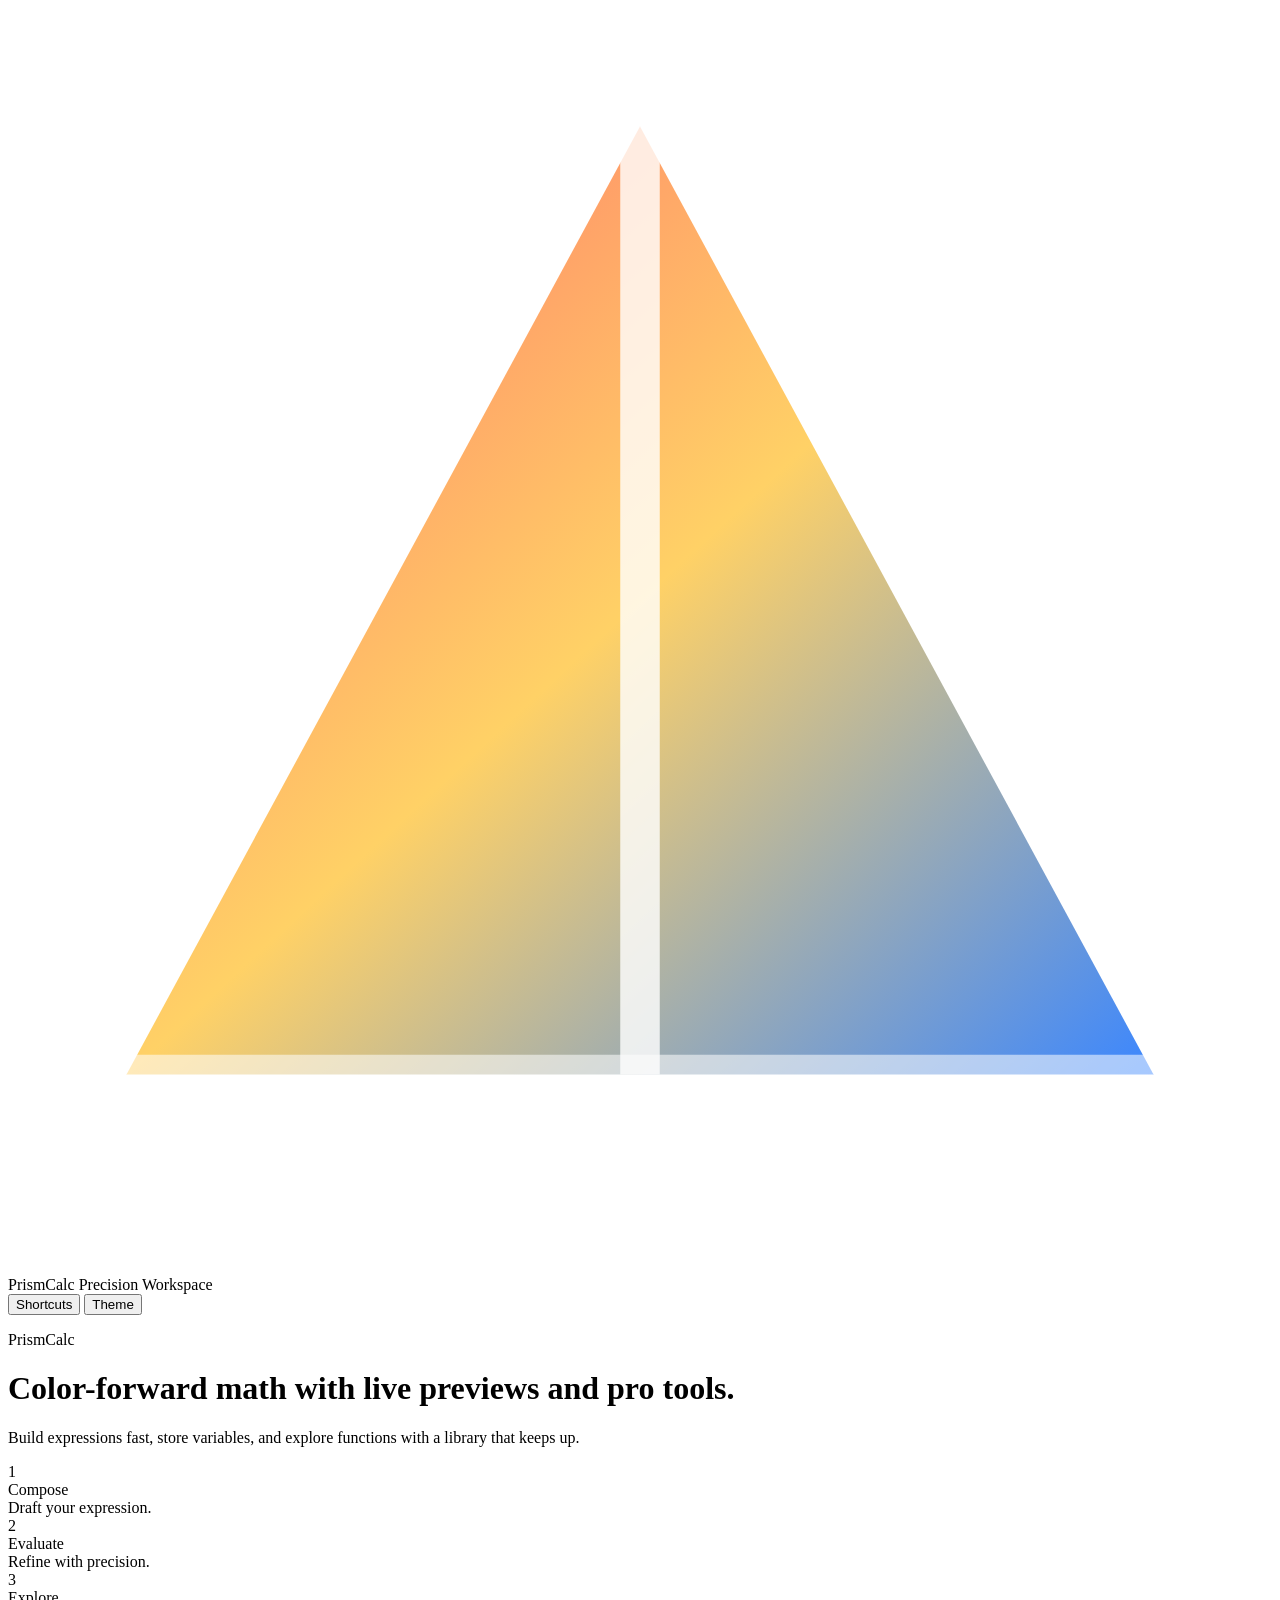
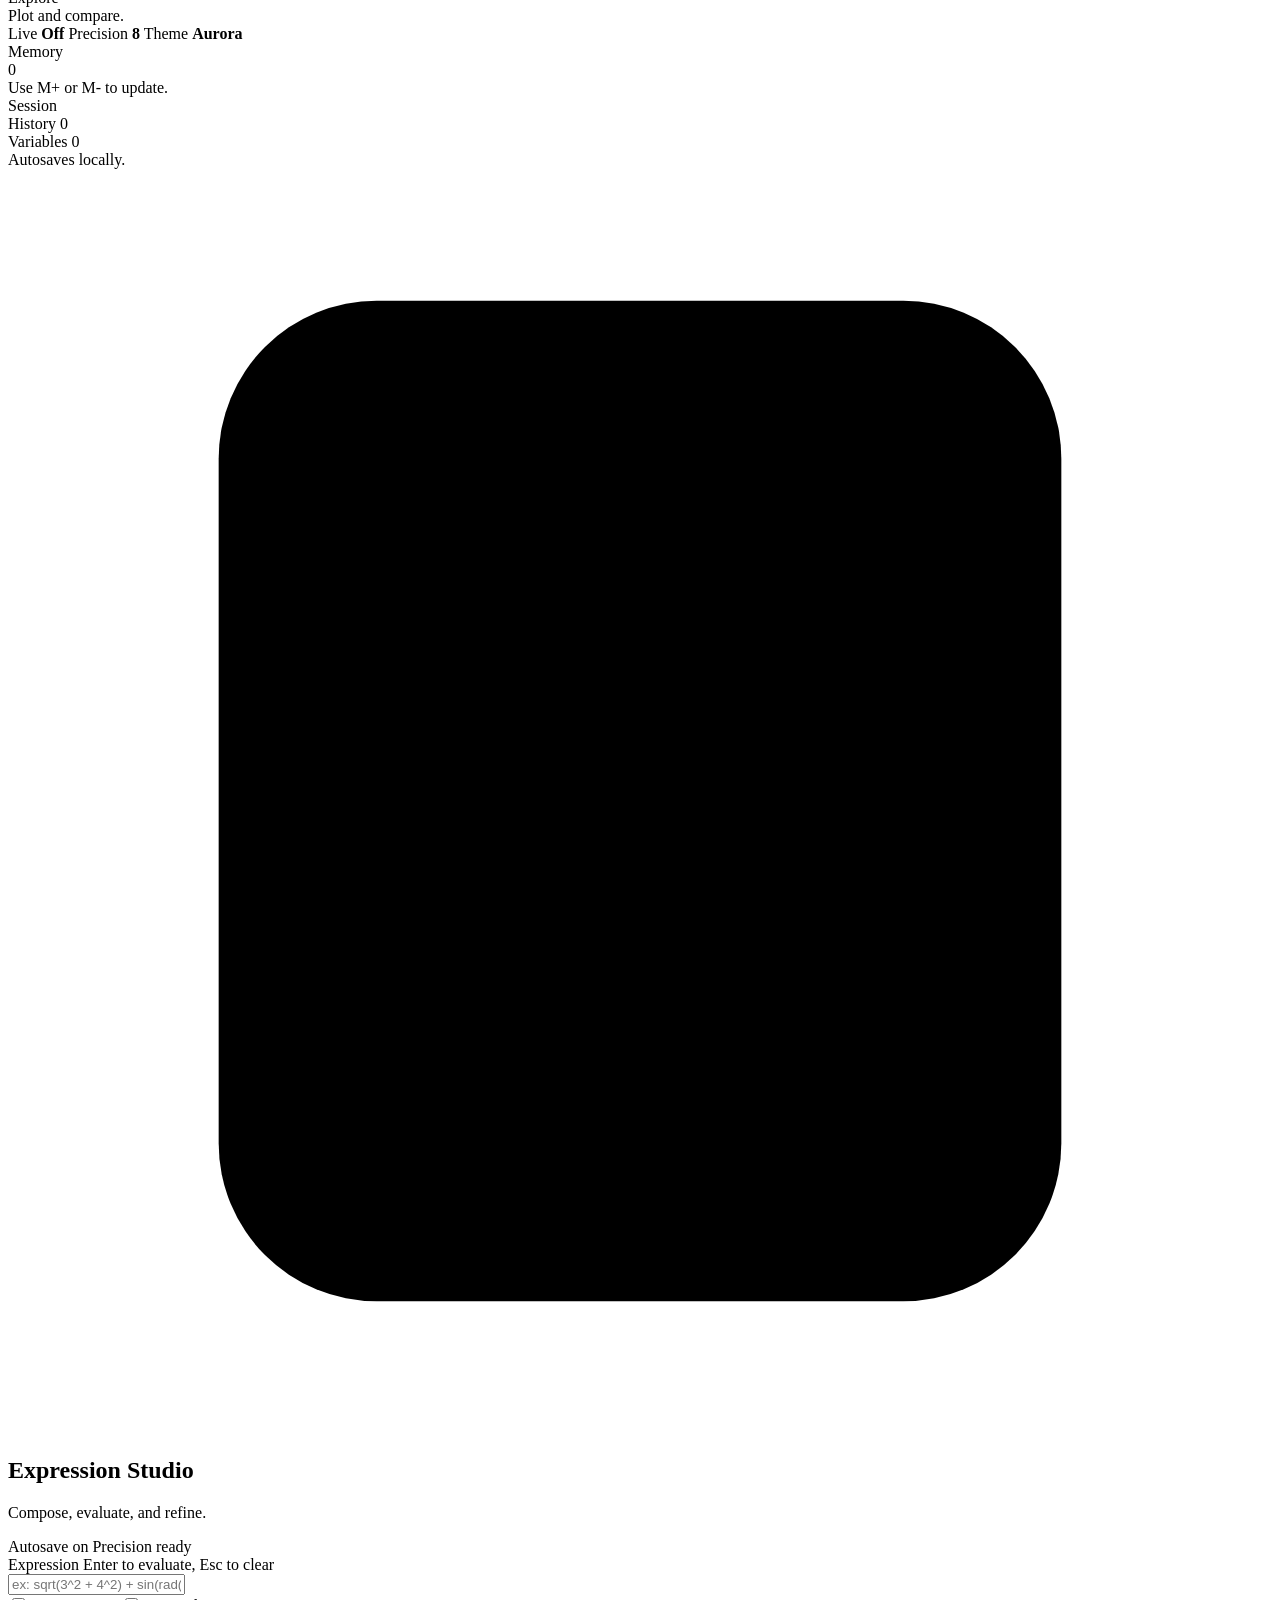
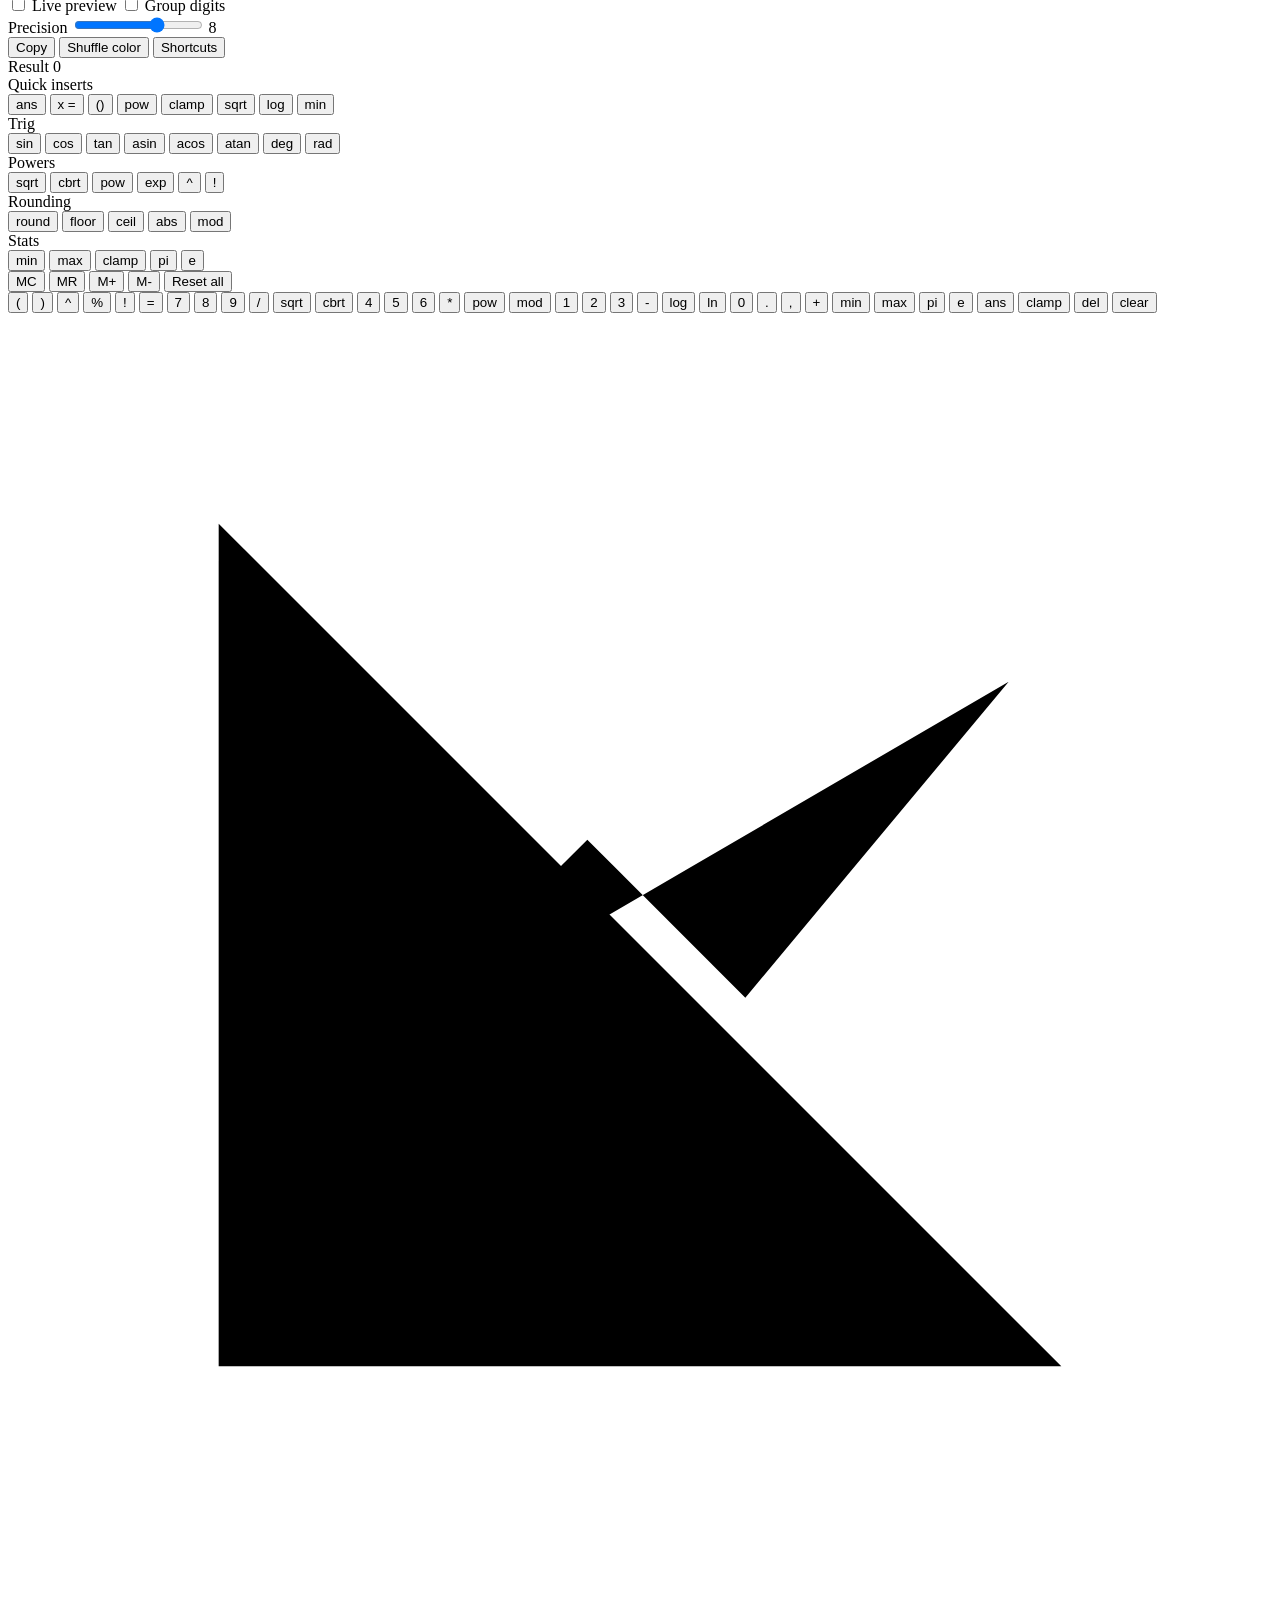
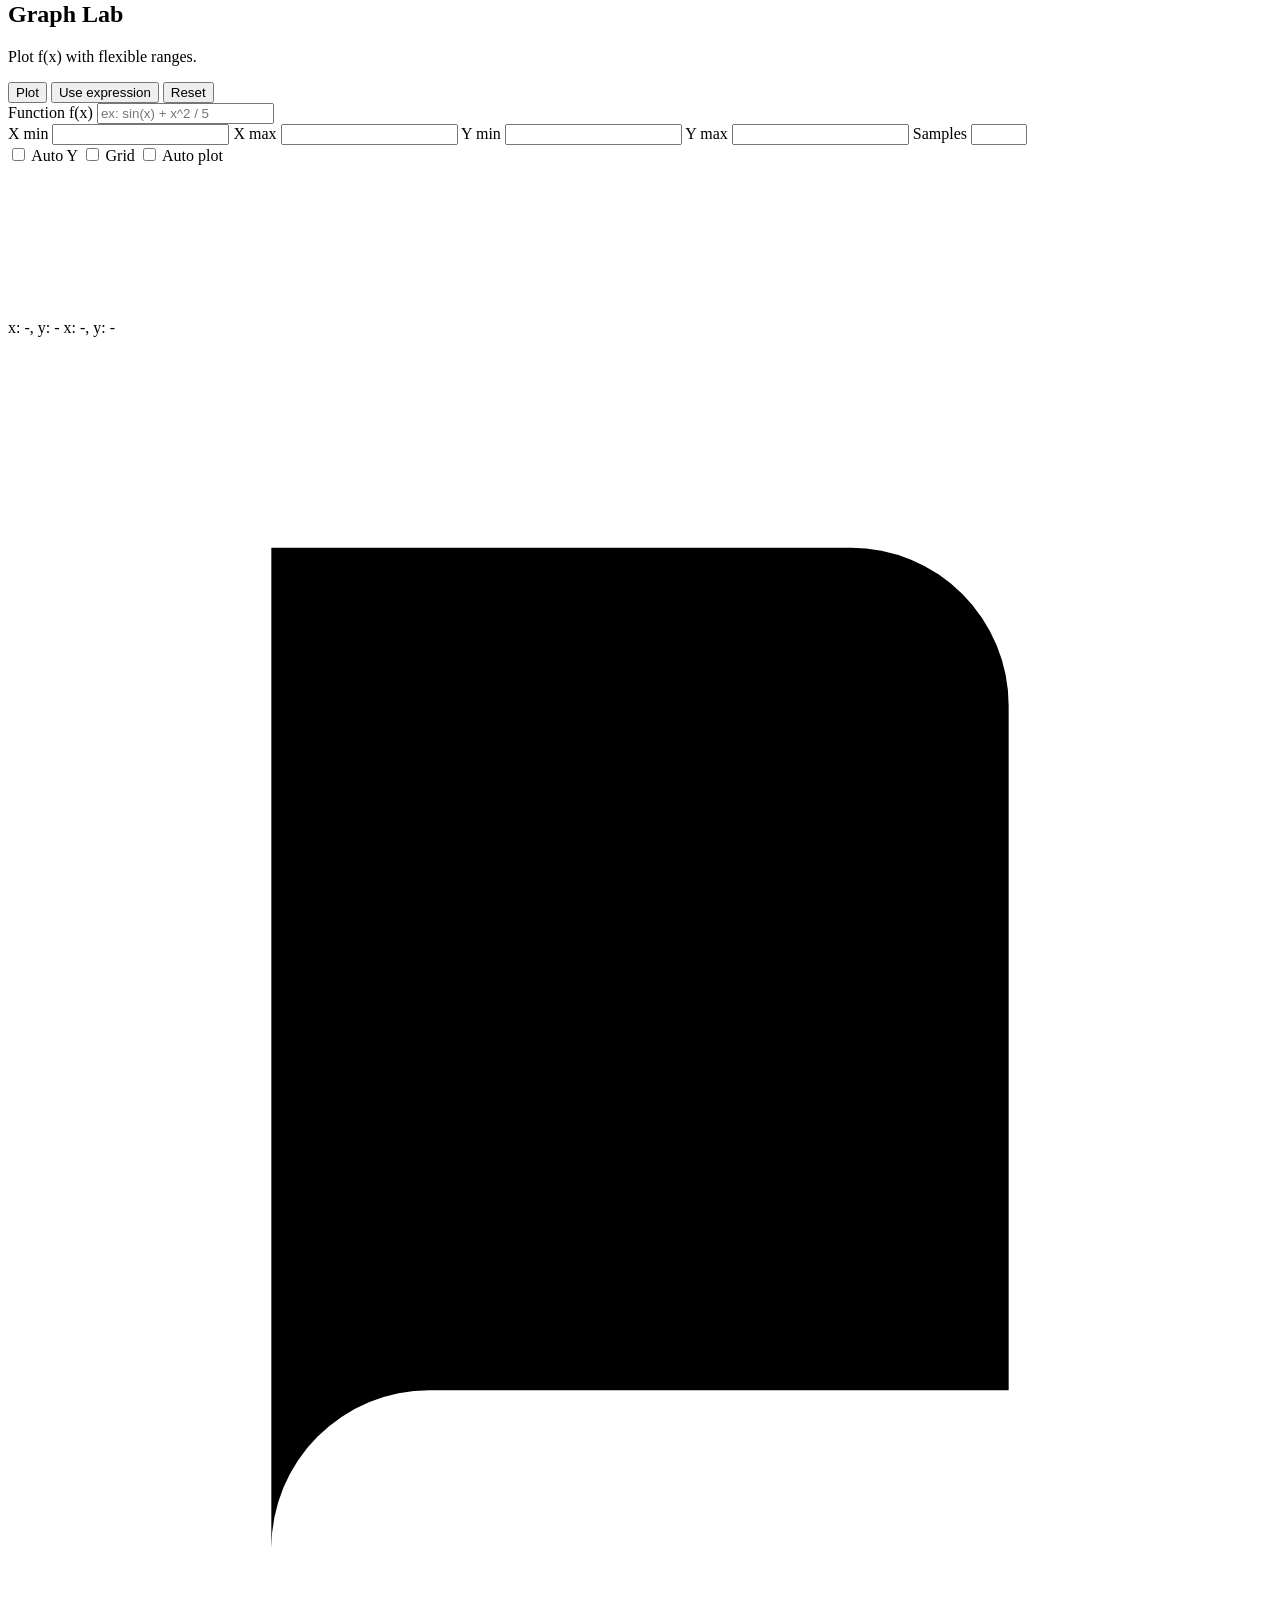
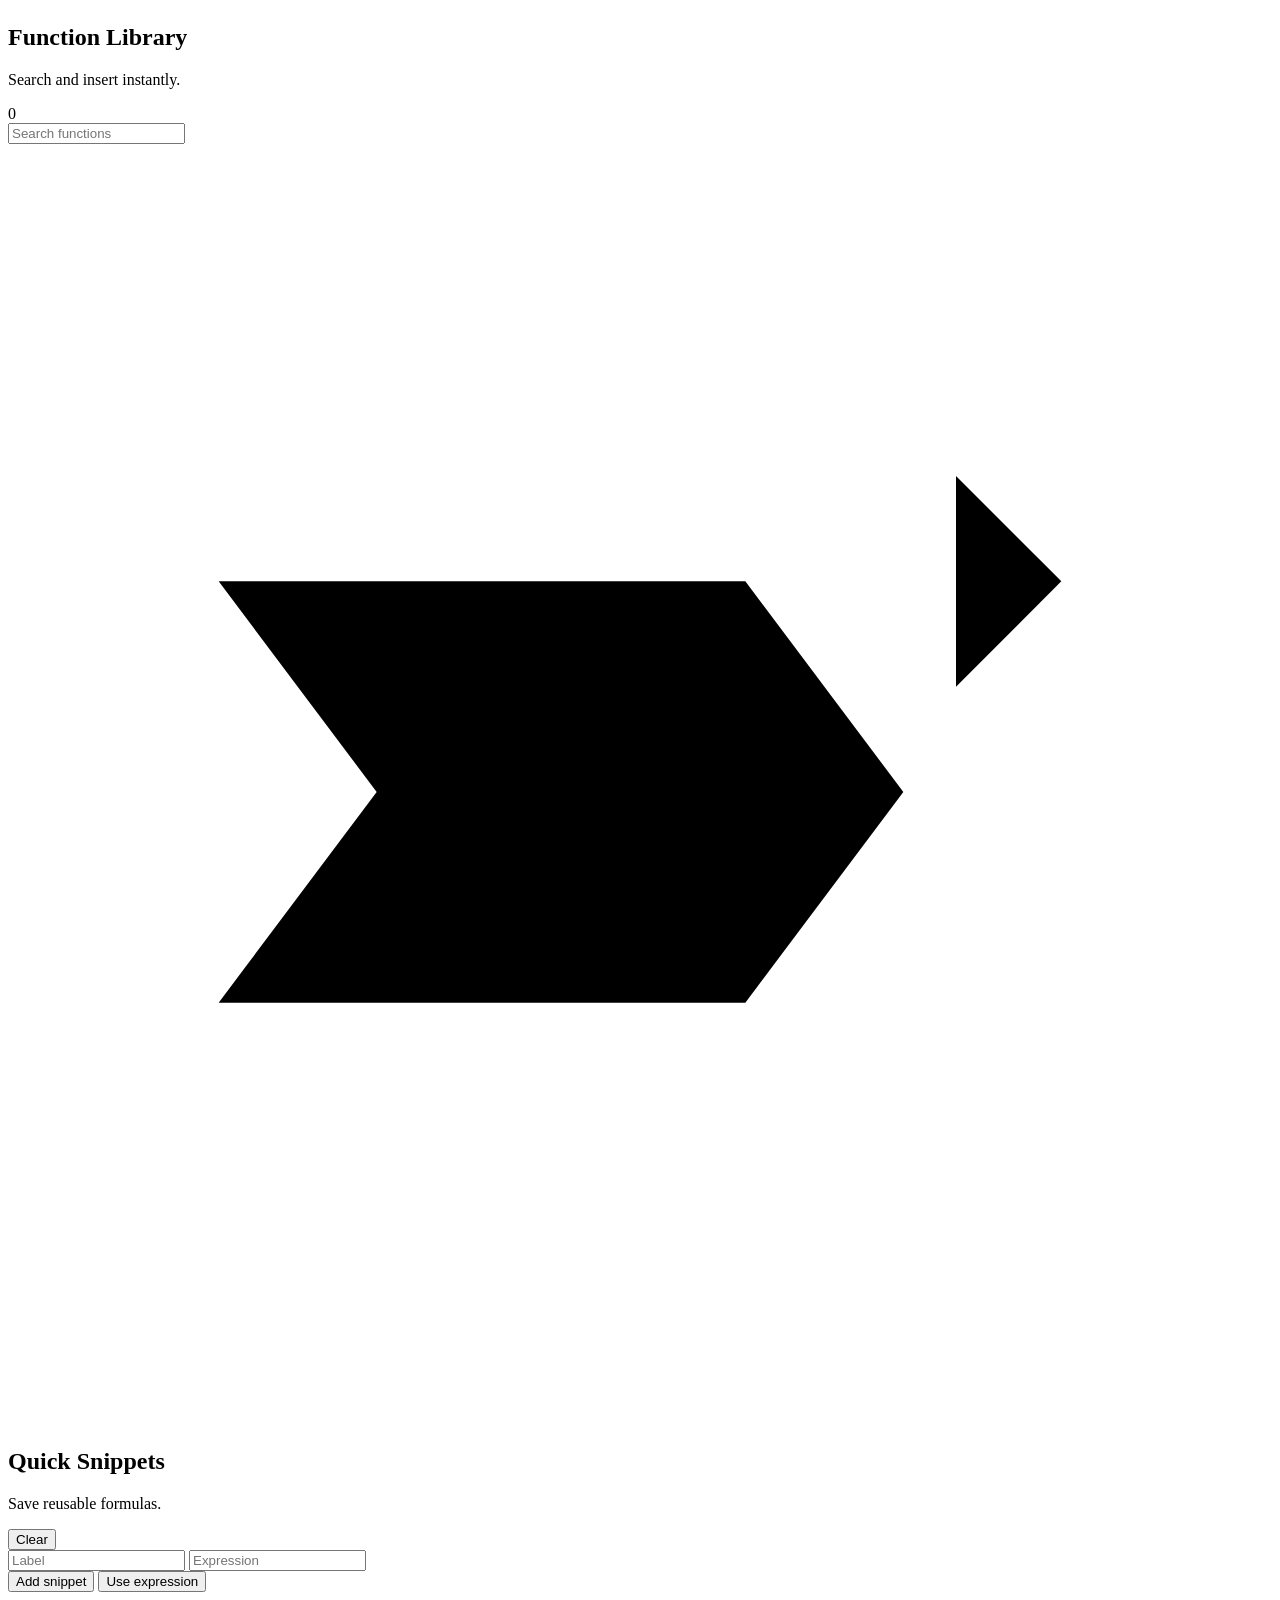
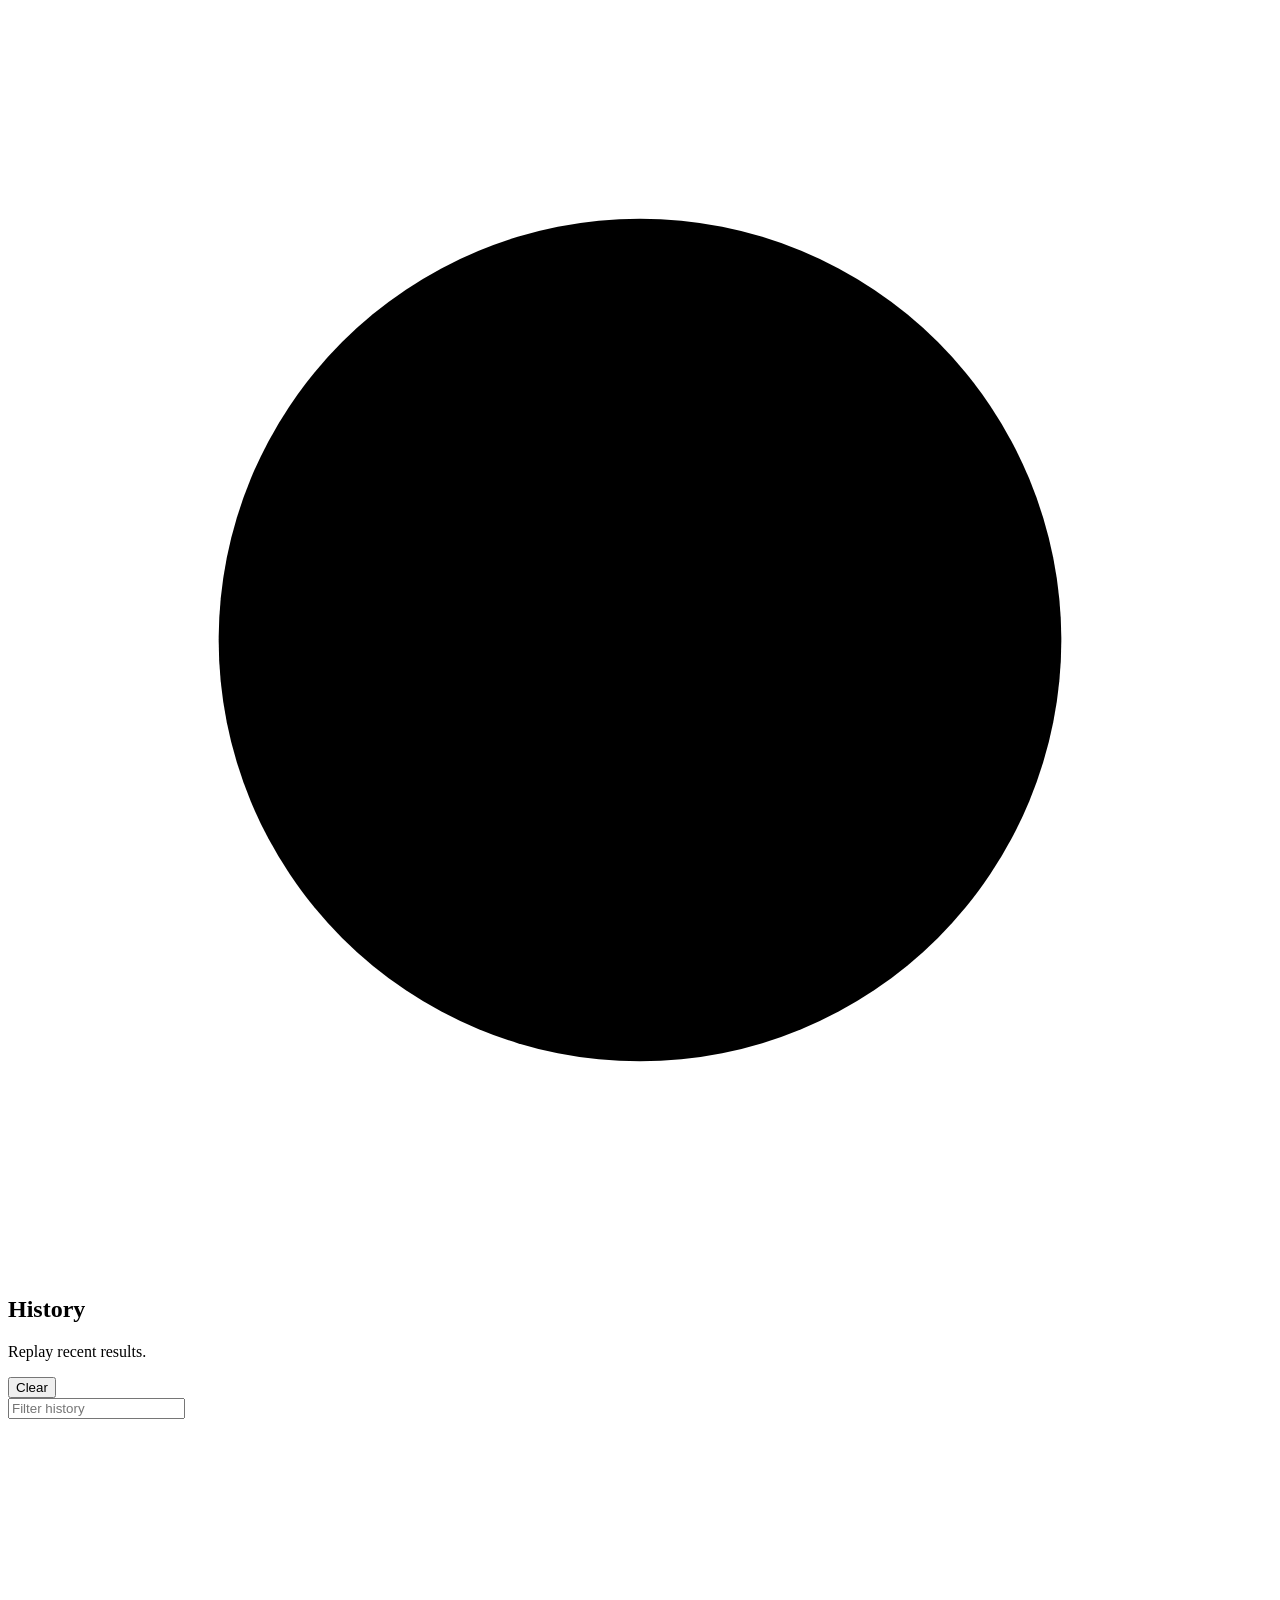
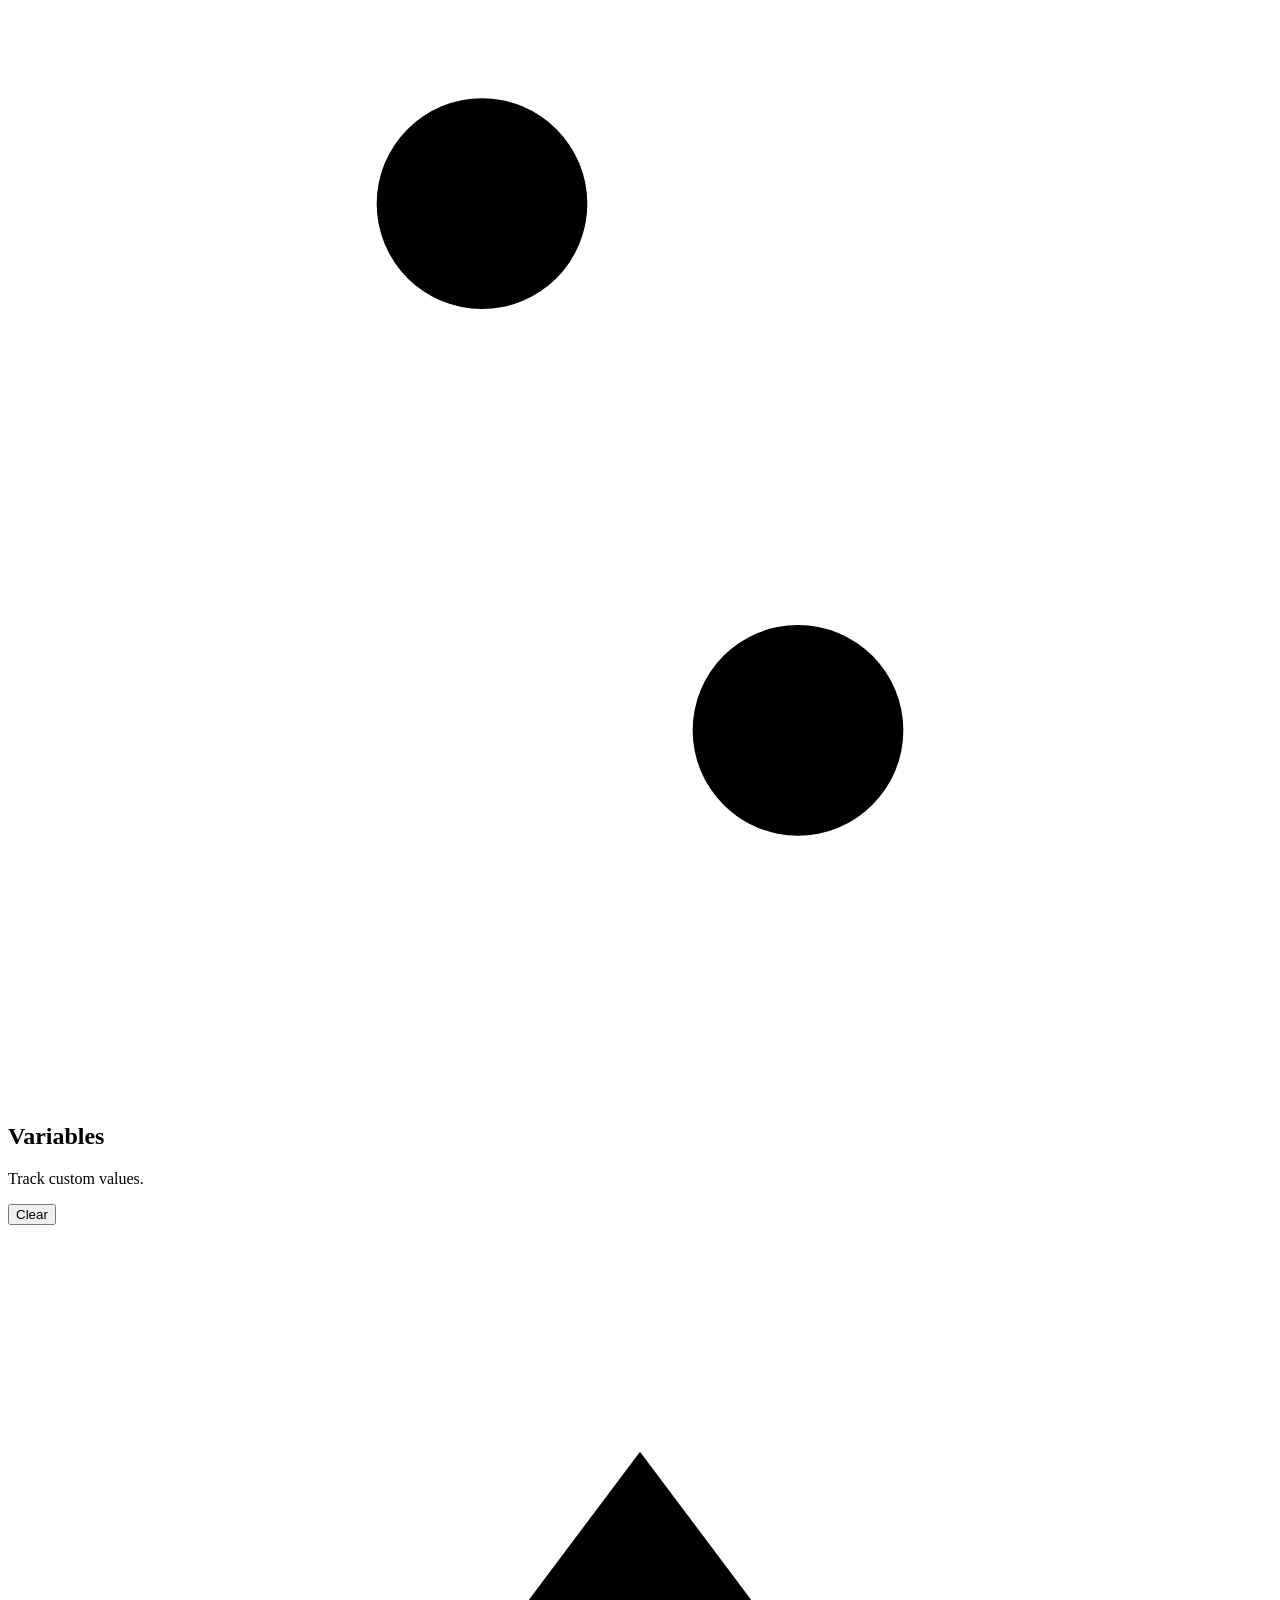
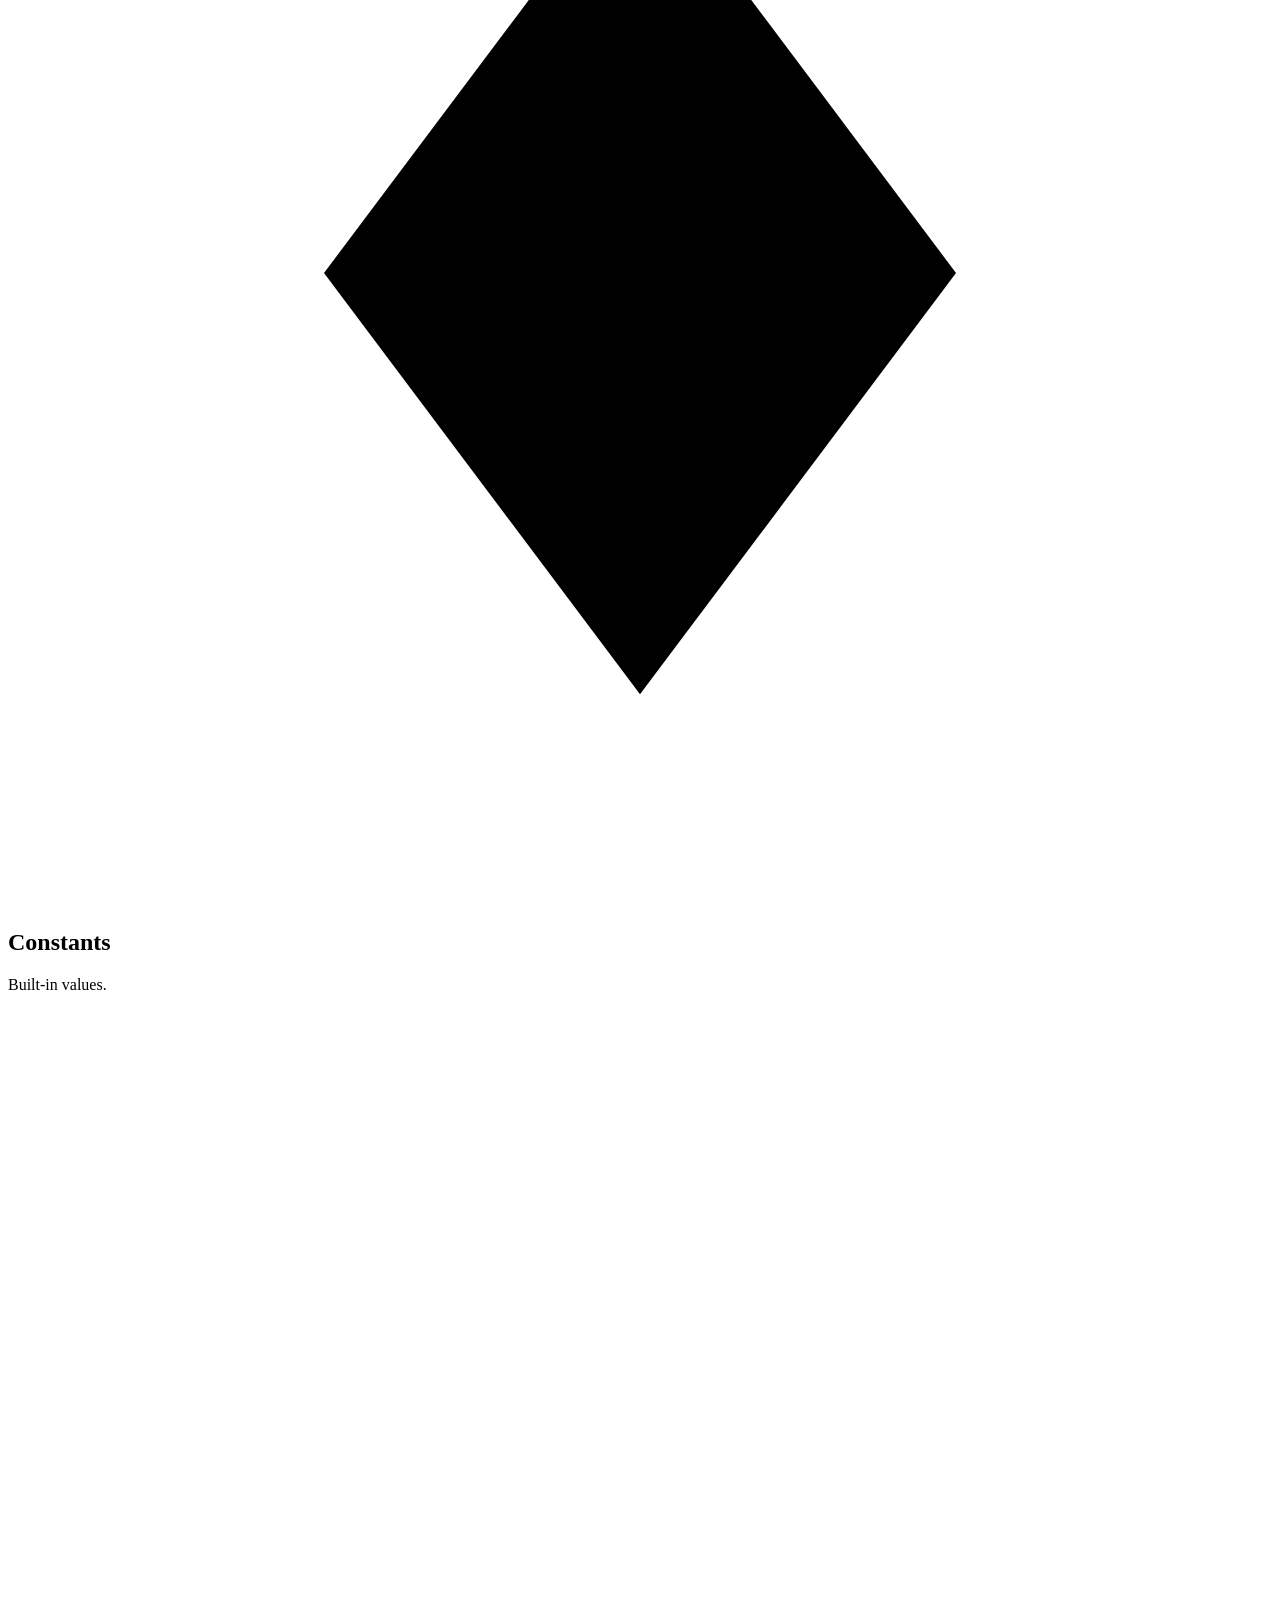
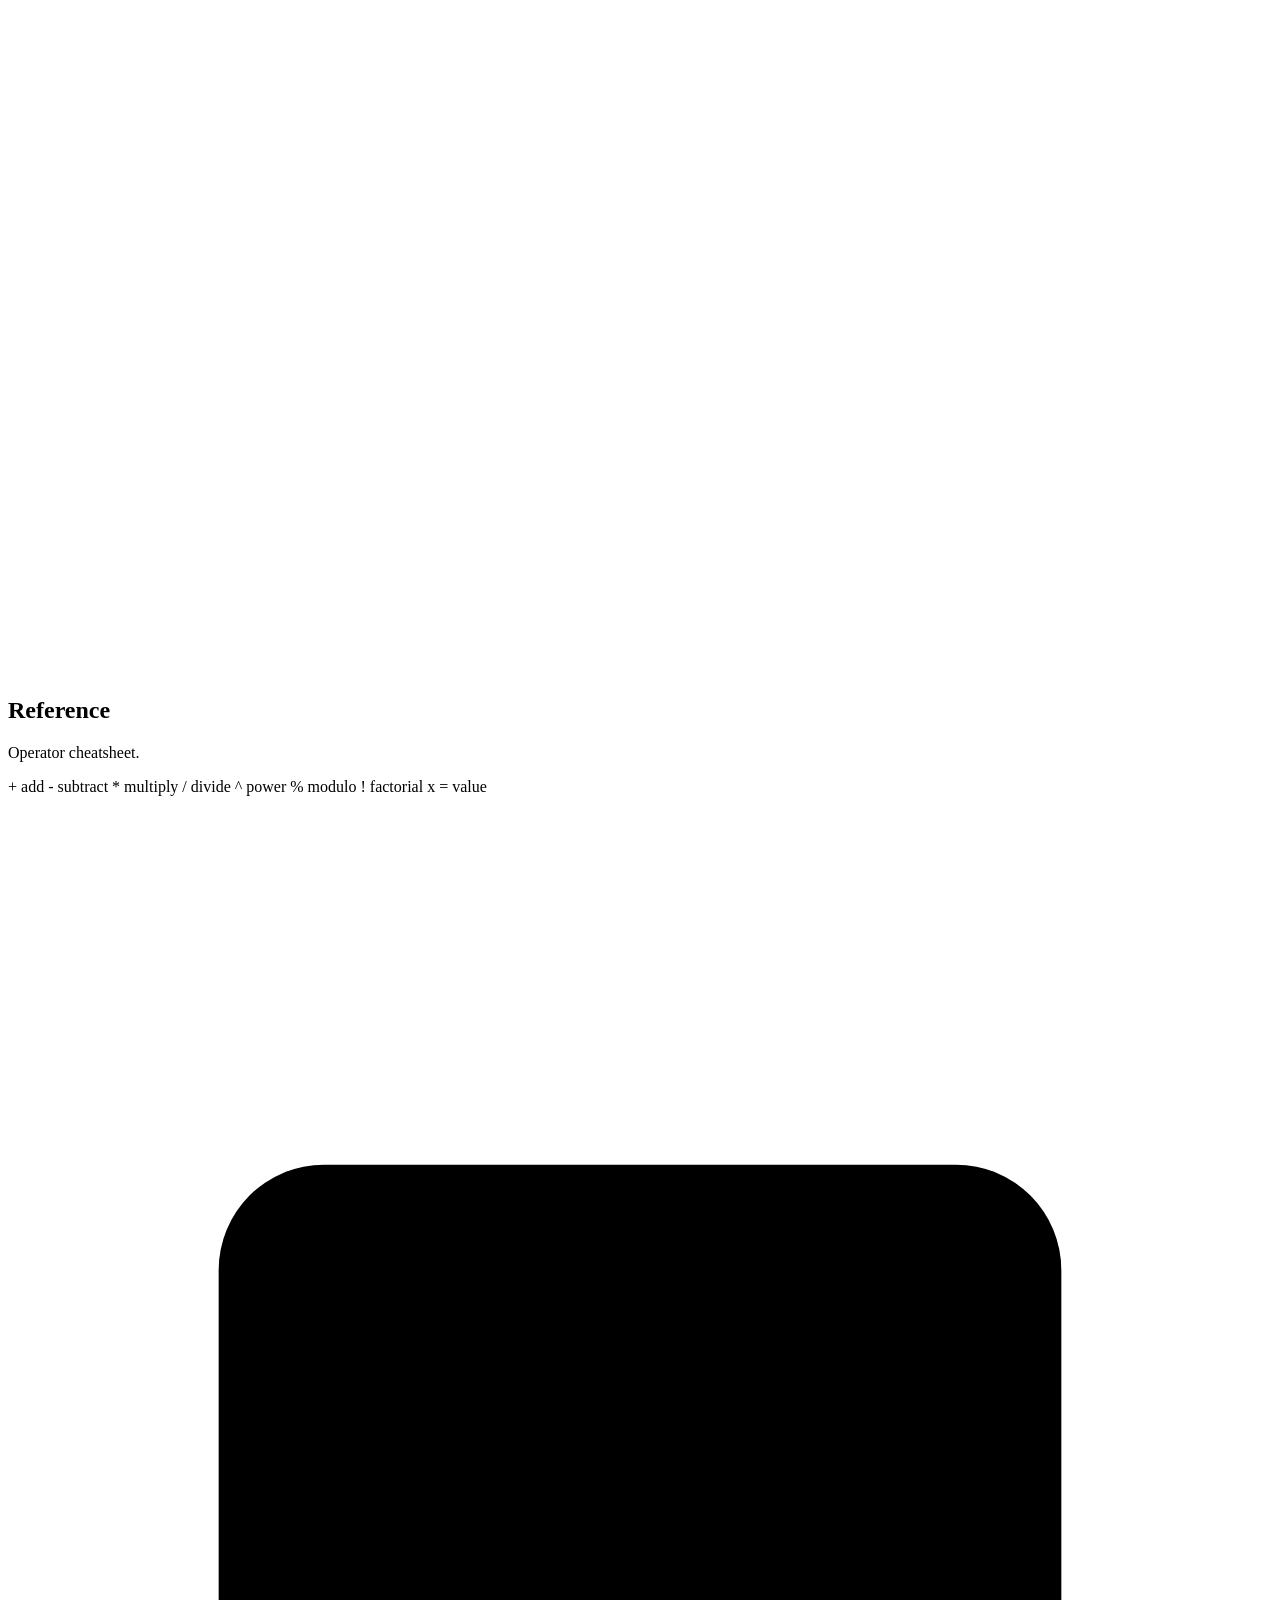
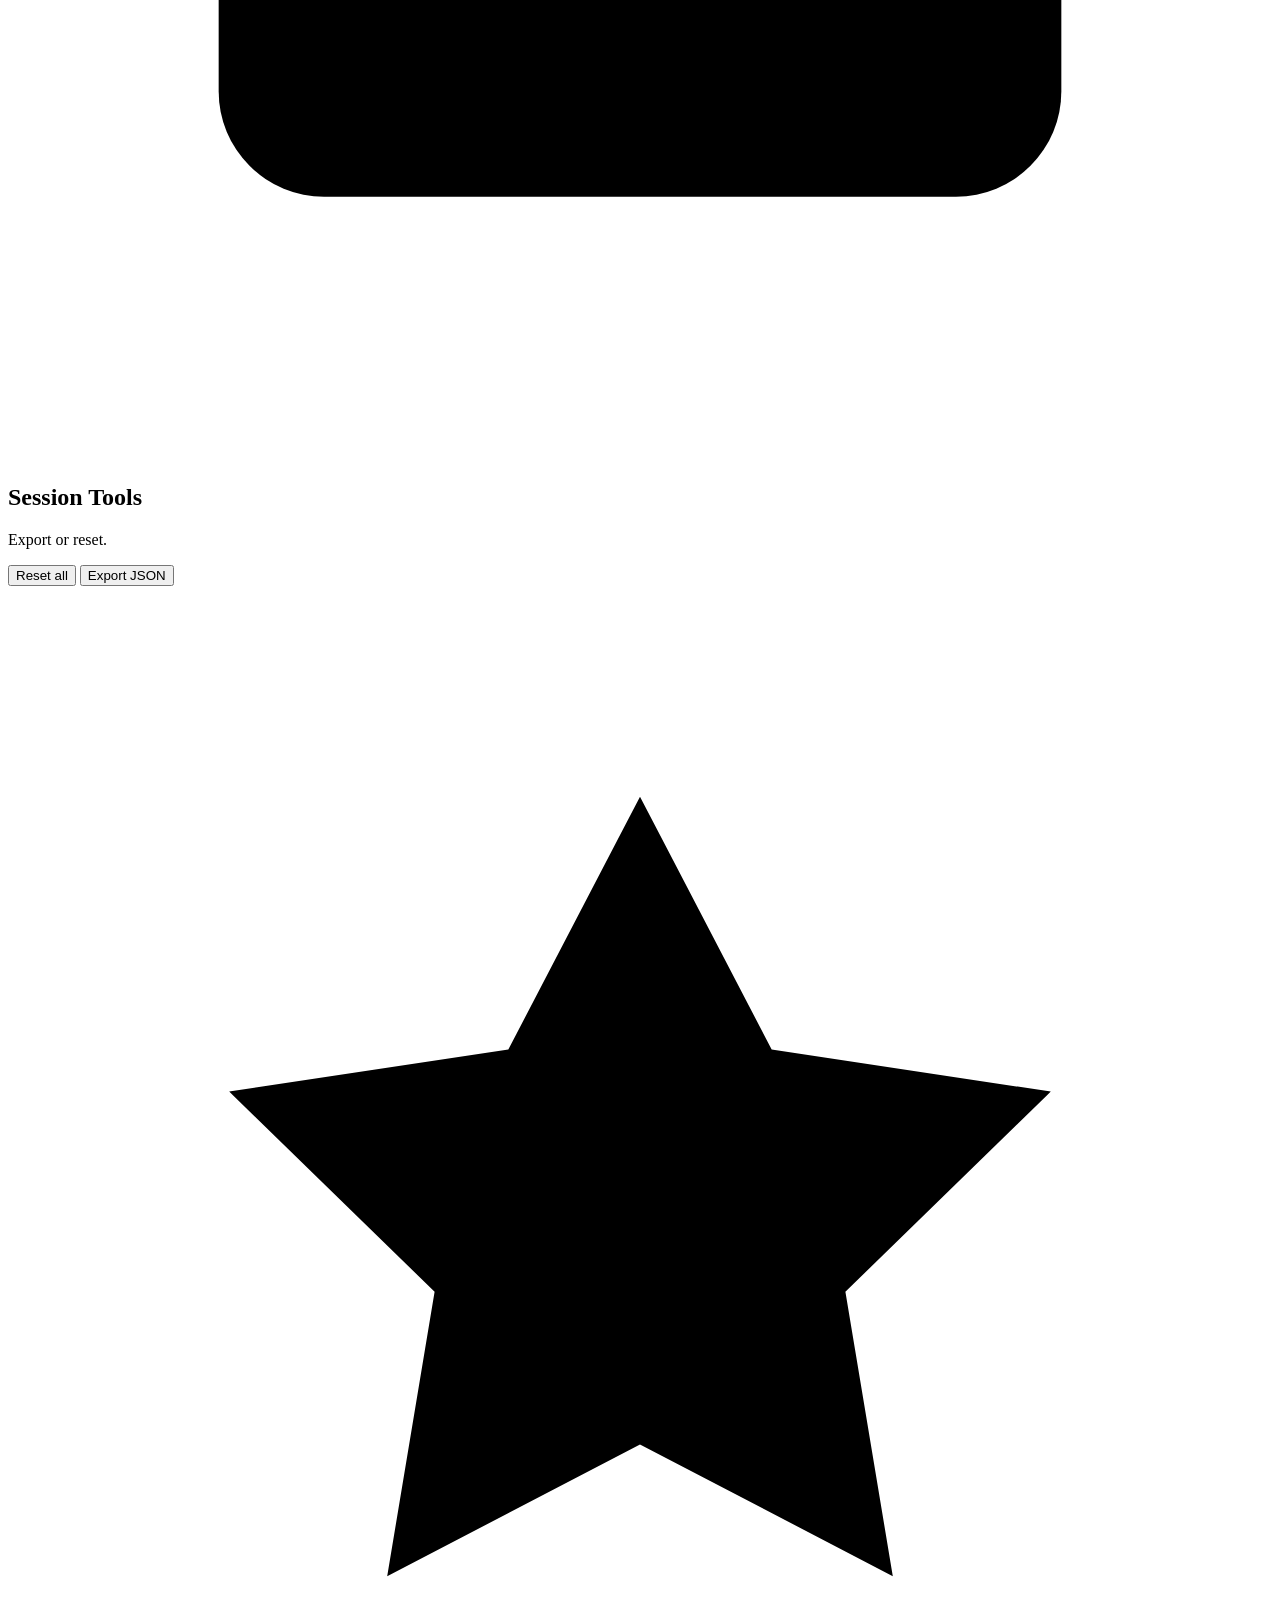
==== prismcalc/prismcalc.html @ 45c00af1 "prismcalc" ====
<!doctype html>
<html lang="en">
  <head>
    <meta charset="utf-8" />
    <meta name="viewport" content="width=device-width, initial-scale=1" />
    <title>PrismCalc</title>
    <link rel="stylesheet" href="styles.css" />
  </head>
  <body>
    <div class="ambient">
      <span class="orb orb-a"></span>
      <span class="orb orb-b"></span>
      <span class="orb orb-c"></span>
    </div>

    <div class="app">
      <nav class="topbar">
        <div class="brand">
          <span class="logo-mark" aria-hidden="true">
            <svg viewBox="0 0 64 64" role="img">
              <defs>
                <linearGradient id="prismGradient" x1="0" y1="0" x2="1" y2="1">
                  <stop offset="0%" stop-color="#ff6b6b" />
                  <stop offset="50%" stop-color="#ffd166" />
                  <stop offset="100%" stop-color="#3a86ff" />
                </linearGradient>
              </defs>
              <polygon points="32 6 58 54 6 54" fill="url(#prismGradient)" />
              <polyline
                points="32 6 32 54"
                fill="none"
                stroke="rgba(255, 255, 255, 0.8)"
                stroke-width="2"
              />
              <polyline
                points="6 54 58 54"
                fill="none"
                stroke="rgba(255, 255, 255, 0.55)"
                stroke-width="2"
              />
            </svg>
          </span>
          <div class="brand-text">
            <span class="brand-name">PrismCalc</span>
            <span class="brand-tag">Precision Workspace</span>
          </div>
        </div>
        <div class="topbar-actions">
          <button type="button" class="chip ghost" data-action="toggle-help">
            Shortcuts
          </button>
          <button type="button" class="chip action" data-action="shuffle-theme">
            Theme
          </button>
        </div>
      </nav>

      <header class="hero">
        <div class="hero-text">
          <p class="eyebrow">PrismCalc</p>
          <h1>Color-forward math with live previews and pro tools.</h1>
          <p class="subtitle">
            Build expressions fast, store variables, and explore functions with
            a library that keeps up.
          </p>
          <div class="sequence">
            <div class="sequence-step">
              <span class="sequence-index">1</span>
              <div>
                <div class="sequence-title">Compose</div>
                <div class="sequence-desc">Draft your expression.</div>
              </div>
            </div>
            <div class="sequence-step">
              <span class="sequence-index">2</span>
              <div>
                <div class="sequence-title">Evaluate</div>
                <div class="sequence-desc">Refine with precision.</div>
              </div>
            </div>
            <div class="sequence-step">
              <span class="sequence-index">3</span>
              <div>
                <div class="sequence-title">Explore</div>
                <div class="sequence-desc">Plot and compare.</div>
              </div>
            </div>
          </div>
          <div class="meta-row">
            <span class="meta-pill">Live <strong id="liveBadge">Off</strong></span>
            <span class="meta-pill"
              >Precision <strong id="precisionBadge">8</strong></span
            >
            <span class="meta-pill"
              >Theme <strong id="themeBadge">Aurora</strong></span
            >
          </div>
        </div>
        <div class="hero-stack">
          <div class="hero-card hero-card--memory">
            <div class="hero-label">Memory</div>
            <div class="hero-value" id="memoryValue">0</div>
            <div class="hero-hint">Use M+ or M- to update.</div>
          </div>
          <div class="hero-card hero-card--stats">
            <div class="hero-label">Session</div>
            <div class="stat-row">
              <div class="stat-block">
                <span class="stat-title">History</span>
                <span class="stat-value" id="historyCount">0</span>
              </div>
              <div class="stat-block">
                <span class="stat-title">Variables</span>
                <span class="stat-value" id="varCount">0</span>
              </div>
            </div>
            <div class="hero-hint">Autosaves locally.</div>
          </div>
        </div>
      </header>

      <main class="workspace">
        <div class="main-stack">
          <section class="panel calc-panel">
            <div class="panel-title-row">
              <div class="panel-title">
                <span class="panel-icon panel-icon--calc" aria-hidden="true">
                  <svg viewBox="0 0 24 24" role="img">
                    <rect x="4" y="2.5" width="16" height="19" rx="3" />
                    <line x1="7" y1="7" x2="17" y2="7" />
                    <line x1="7" y1="11" x2="11" y2="11" />
                    <line x1="13" y1="11" x2="17" y2="11" />
                    <line x1="7" y1="15" x2="11" y2="15" />
                    <line x1="13" y1="15" x2="17" y2="15" />
                    <line x1="7" y1="19" x2="11" y2="19" />
                    <line x1="13" y1="19" x2="17" y2="19" />
                  </svg>
                </span>
                <div>
                  <h2>Expression Studio</h2>
                  <p class="panel-subtitle">Compose, evaluate, and refine.</p>
                </div>
              </div>
              <div class="panel-title-actions">
                <span class="status-pill">Autosave on</span>
                <span class="status-pill status-pill--accent">Precision ready</span>
              </div>
            </div>

            <div class="display">
              <div class="label-row">
                <label for="expression">Expression</label>
                <span class="hint">Enter to evaluate, Esc to clear</span>
              </div>
              <input
                id="expression"
                type="text"
                autocomplete="off"
                spellcheck="false"
                placeholder="ex: sqrt(3^2 + 4^2) + sin(rad(45))"
              />

              <div class="toolbar">
                <label class="toggle">
                  <input id="liveToggle" type="checkbox" />
                  <span class="toggle-track"></span>
                  <span class="toggle-text">Live preview</span>
                </label>
                <label class="toggle">
                  <input id="groupToggle" type="checkbox" />
                  <span class="toggle-track"></span>
                  <span class="toggle-text">Group digits</span>
                </label>
                <div class="range">
                  <span class="range-label">Precision</span>
                  <input
                    id="precisionRange"
                    type="range"
                    min="0"
                    max="12"
                    value="8"
                  />
                  <span class="range-value" id="precisionValue">8</span>
                </div>
                <div class="toolbar-actions">
                  <button type="button" class="chip action" data-action="copy-result">
                    Copy
                  </button>
                  <button
                    type="button"
                    class="chip action"
                    data-action="shuffle-theme"
                  >
                    Shuffle color
                  </button>
                  <button
                    type="button"
                    class="chip action"
                    data-action="toggle-help"
                  >
                    Shortcuts
                  </button>
                </div>
              </div>

              <div class="result-row">
                <span class="result-label">Result</span>
                <span class="result-value" id="result" aria-live="polite">0</span>
              </div>
              <div class="status" id="status" aria-live="polite"></div>
            </div>

            <div class="builder">
              <span class="builder-label">Quick inserts</span>
              <div class="builder-row">
                <button type="button" class="chip tone-a" data-insert="ans">
                  ans
                </button>
                <button type="button" class="chip tone-b" data-insert="x = ">
                  x =
                </button>
                <button
                  type="button"
                  class="chip tone-c"
                  data-insert="()"
                  data-cursor="-1"
                >
                  ()
                </button>
                <button
                  type="button"
                  class="chip tone-d"
                  data-insert="pow()"
                  data-cursor="-1"
                >
                  pow
                </button>
                <button
                  type="button"
                  class="chip tone-e"
                  data-insert="clamp()"
                  data-cursor="-1"
                >
                  clamp
                </button>
                <button
                  type="button"
                  class="chip tone-a"
                  data-insert="sqrt()"
                  data-cursor="-1"
                >
                  sqrt
                </button>
                <button
                  type="button"
                  class="chip tone-b"
                  data-insert="log()"
                  data-cursor="-1"
                >
                  log
                </button>
                <button
                  type="button"
                  class="chip tone-c"
                  data-insert="min()"
                  data-cursor="-1"
                >
                  min
                </button>
              </div>
            </div>
            <div class="palette">
              <div class="palette-group" data-tone="a">
                <div class="palette-label">Trig</div>
                <div class="palette-chips">
                  <button type="button" class="chip" data-insert="sin()" data-cursor="-1">
                    sin
                  </button>
                  <button type="button" class="chip" data-insert="cos()" data-cursor="-1">
                    cos
                  </button>
                  <button type="button" class="chip" data-insert="tan()" data-cursor="-1">
                    tan
                  </button>
                  <button
                    type="button"
                    class="chip"
                    data-insert="asin()"
                    data-cursor="-1"
                  >
                    asin
                  </button>
                  <button
                    type="button"
                    class="chip"
                    data-insert="acos()"
                    data-cursor="-1"
                  >
                    acos
                  </button>
                  <button
                    type="button"
                    class="chip"
                    data-insert="atan()"
                    data-cursor="-1"
                  >
                    atan
                  </button>
                  <button type="button" class="chip" data-insert="deg()" data-cursor="-1">
                    deg
                  </button>
                  <button type="button" class="chip" data-insert="rad()" data-cursor="-1">
                    rad
                  </button>
                </div>
              </div>

              <div class="palette-group" data-tone="b">
                <div class="palette-label">Powers</div>
                <div class="palette-chips">
                  <button
                    type="button"
                    class="chip"
                    data-insert="sqrt()"
                    data-cursor="-1"
                  >
                    sqrt
                  </button>
                  <button
                    type="button"
                    class="chip"
                    data-insert="cbrt()"
                    data-cursor="-1"
                  >
                    cbrt
                  </button>
                  <button
                    type="button"
                    class="chip"
                    data-insert="pow()"
                    data-cursor="-1"
                  >
                    pow
                  </button>
                  <button
                    type="button"
                    class="chip"
                    data-insert="exp()"
                    data-cursor="-1"
                  >
                    exp
                  </button>
                  <button type="button" class="chip" data-insert="^">^</button>
                  <button type="button" class="chip" data-insert="!">!</button>
                </div>
              </div>

              <div class="palette-group" data-tone="c">
                <div class="palette-label">Rounding</div>
                <div class="palette-chips">
                  <button
                    type="button"
                    class="chip"
                    data-insert="round()"
                    data-cursor="-1"
                  >
                    round
                  </button>
                  <button
                    type="button"
                    class="chip"
                    data-insert="floor()"
                    data-cursor="-1"
                  >
                    floor
                  </button>
                  <button
                    type="button"
                    class="chip"
                    data-insert="ceil()"
                    data-cursor="-1"
                  >
                    ceil
                  </button>
                  <button
                    type="button"
                    class="chip"
                    data-insert="abs()"
                    data-cursor="-1"
                  >
                    abs
                  </button>
                  <button
                    type="button"
                    class="chip"
                    data-insert="mod()"
                    data-cursor="-1"
                  >
                    mod
                  </button>
                </div>
              </div>

              <div class="palette-group" data-tone="d">
                <div class="palette-label">Stats</div>
                <div class="palette-chips">
                  <button
                    type="button"
                    class="chip"
                    data-insert="min()"
                    data-cursor="-1"
                  >
                    min
                  </button>
                  <button
                    type="button"
                    class="chip"
                    data-insert="max()"
                    data-cursor="-1"
                  >
                    max
                  </button>
                  <button
                    type="button"
                    class="chip"
                    data-insert="clamp()"
                    data-cursor="-1"
                  >
                    clamp
                  </button>
                  <button type="button" class="chip" data-insert="pi">pi</button>
                  <button type="button" class="chip" data-insert="e">e</button>
                </div>
              </div>
            </div>

            <div class="memory-row">
              <button type="button" class="chip ghost" data-action="mc">MC</button>
              <button type="button" class="chip ghost" data-action="mr">MR</button>
              <button type="button" class="chip ghost" data-action="mplus">M+</button>
              <button type="button" class="chip ghost" data-action="mminus">M-</button>
              <button type="button" class="chip ghost" data-action="clear-all">
                Reset all
              </button>
            </div>

            <div class="keypad">
              <button type="button" class="key ghost" data-insert="(">(</button>
              <button type="button" class="key ghost" data-insert=")">)</button>
              <button type="button" class="key operator" data-insert="^">^</button>
              <button type="button" class="key operator" data-insert="%">%</button>
              <button type="button" class="key operator" data-insert="!">!</button>
              <button type="button" class="key primary" data-action="evaluate">
                =
              </button>

              <button type="button" class="key" data-insert="7">7</button>
              <button type="button" class="key" data-insert="8">8</button>
              <button type="button" class="key" data-insert="9">9</button>
              <button type="button" class="key operator" data-insert="/">/</button>
              <button
                type="button"
                class="key fn"
                data-insert="sqrt()"
                data-cursor="-1"
              >
                sqrt
              </button>
              <button
                type="button"
                class="key fn"
                data-insert="cbrt()"
                data-cursor="-1"
              >
                cbrt
              </button>

              <button type="button" class="key" data-insert="4">4</button>
              <button type="button" class="key" data-insert="5">5</button>
              <button type="button" class="key" data-insert="6">6</button>
              <button type="button" class="key operator" data-insert="*">*</button>
              <button
                type="button"
                class="key fn"
                data-insert="pow()"
                data-cursor="-1"
              >
                pow
              </button>
              <button
                type="button"
                class="key fn"
                data-insert="mod()"
                data-cursor="-1"
              >
                mod
              </button>

              <button type="button" class="key" data-insert="1">1</button>
              <button type="button" class="key" data-insert="2">2</button>
              <button type="button" class="key" data-insert="3">3</button>
              <button type="button" class="key operator" data-insert="-">-</button>
              <button
                type="button"
                class="key fn"
                data-insert="log()"
                data-cursor="-1"
              >
                log
              </button>
              <button type="button" class="key fn" data-insert="ln()" data-cursor="-1">
                ln
              </button>

              <button type="button" class="key" data-insert="0">0</button>
              <button type="button" class="key" data-insert=".">.</button>
              <button type="button" class="key" data-insert=",">,</button>
              <button type="button" class="key operator" data-insert="+">+</button>
              <button type="button" class="key fn" data-insert="min()" data-cursor="-1">
                min
              </button>
              <button type="button" class="key fn" data-insert="max()" data-cursor="-1">
                max
              </button>

              <button type="button" class="key" data-insert="pi">pi</button>
              <button type="button" class="key" data-insert="e">e</button>
              <button type="button" class="key ghost" data-action="use-ans">
                ans
              </button>
              <button
                type="button"
                class="key fn"
                data-insert="clamp()"
                data-cursor="-1"
              >
                clamp
              </button>
              <button type="button" class="key ghost" data-action="backspace">
                del
              </button>
              <button type="button" class="key ghost" data-action="clear">
                clear
              </button>
            </div>
          </section>

          <section class="panel graph-panel">
            <div class="panel-header">
              <div class="panel-title">
                <span class="panel-icon panel-icon--graph" aria-hidden="true">
                  <svg viewBox="0 0 24 24" role="img">
                    <path d="M4 4v16h16" />
                    <path d="M7 14l4-4 3 3 5-6" />
                  </svg>
                </span>
                <div>
                  <h2>Graph Lab</h2>
                  <p class="panel-subtitle">Plot f(x) with flexible ranges.</p>
                </div>
              </div>
              <div class="graph-actions">
                <button type="button" class="chip action" data-action="plot-graph">
                  Plot
                </button>
                <button type="button" class="chip ghost" data-action="graph-use-expression">
                  Use expression
                </button>
                <button type="button" class="chip ghost" data-action="reset-graph">
                  Reset
                </button>
              </div>
            </div>

            <div class="graph-controls">
              <label class="field">
                <span>Function f(x)</span>
                <input
                  id="graphExpression"
                  type="text"
                  autocomplete="off"
                  spellcheck="false"
                  placeholder="ex: sin(x) + x^2 / 5"
                />
              </label>
              <div class="field-grid">
                <label class="field">
                  <span>X min</span>
                  <input id="graphXMin" type="number" step="0.1" />
                </label>
                <label class="field">
                  <span>X max</span>
                  <input id="graphXMax" type="number" step="0.1" />
                </label>
                <label class="field">
                  <span>Y min</span>
                  <input id="graphYMin" type="number" step="0.1" />
                </label>
                <label class="field">
                  <span>Y max</span>
                  <input id="graphYMax" type="number" step="0.1" />
                </label>
                <label class="field">
                  <span>Samples</span>
                  <input id="graphSamples" type="number" min="40" max="600" step="10" />
                </label>
              </div>
              <div class="graph-toggles">
                <label class="toggle small">
                  <input id="graphAutoY" type="checkbox" />
                  <span class="toggle-track"></span>
                  <span class="toggle-text">Auto Y</span>
                </label>
                <label class="toggle small">
                  <input id="graphGrid" type="checkbox" />
                  <span class="toggle-track"></span>
                  <span class="toggle-text">Grid</span>
                </label>
                <label class="toggle small">
                  <input id="graphAutoPlot" type="checkbox" />
                  <span class="toggle-track"></span>
                  <span class="toggle-text">Auto plot</span>
                </label>
              </div>
            </div>

            <div class="graph-canvas-wrap">
              <canvas id="graphCanvas" aria-label="Function graph"></canvas>
              <div class="graph-overlay">
                <span id="graphCoords">x: -, y: -</span>
                <span id="graphRange">x: -, y: -</span>
              </div>
            </div>
          </section>
        </div>
        <section class="panel side-panel">
          <div class="panel-block library-block">
            <div class="panel-header">
              <div class="panel-title">
                <span class="panel-icon panel-icon--library" aria-hidden="true">
                  <svg viewBox="0 0 24 24" role="img">
                    <path d="M5 4h11a3 3 0 0 1 3 3v13H8a3 3 0 0 0-3 3V4z" />
                    <path d="M8 4v19" />
                  </svg>
                </span>
                <div>
                  <h2>Function Library</h2>
                  <p class="panel-subtitle">Search and insert instantly.</p>
                </div>
              </div>
              <span class="panel-count" id="libraryCount">0</span>
            </div>
            <input
              id="librarySearch"
              class="search-input"
              type="search"
              placeholder="Search functions"
            />
            <ul class="library-list" id="libraryList"></ul>
          </div>

          <div class="panel-block snippet-block">
            <div class="panel-header">
              <div class="panel-title">
                <span class="panel-icon panel-icon--snippets" aria-hidden="true">
                  <svg viewBox="0 0 24 24" role="img">
                    <path d="M4 8h10l3 4-3 4H4l3-4-3-4z" />
                    <path d="M18 6l2 2-2 2" />
                  </svg>
                </span>
                <div>
                  <h2>Quick Snippets</h2>
                  <p class="panel-subtitle">Save reusable formulas.</p>
                </div>
              </div>
              <button type="button" class="ghost-text" data-action="clear-snippets">
                Clear
              </button>
            </div>
            <div class="snippet-form">
              <input
                id="snippetLabel"
                class="search-input"
                type="text"
                placeholder="Label"
              />
              <input
                id="snippetValue"
                class="search-input"
                type="text"
                placeholder="Expression"
              />
              <div class="snippet-actions">
                <button type="button" class="chip action" data-action="add-snippet">
                  Add snippet
                </button>
                <button type="button" class="chip ghost" data-action="save-current">
                  Use expression
                </button>
              </div>
            </div>
            <ul class="list" id="snippetList"></ul>
          </div>

          <div class="panel-block">
            <div class="panel-header">
              <div class="panel-title">
                <span class="panel-icon panel-icon--history" aria-hidden="true">
                  <svg viewBox="0 0 24 24" role="img">
                    <circle cx="12" cy="12" r="8" />
                    <path d="M12 8v5l3 2" />
                  </svg>
                </span>
                <div>
                  <h2>History</h2>
                  <p class="panel-subtitle">Replay recent results.</p>
                </div>
              </div>
              <button type="button" class="ghost-text" data-action="clear-history">
                Clear
              </button>
            </div>
            <input
              id="historySearch"
              class="search-input"
              type="search"
              placeholder="Filter history"
            />
            <ul class="list" id="historyList"></ul>
          </div>

          <div class="panel-block">
            <div class="panel-header">
              <div class="panel-title">
                <span class="panel-icon panel-icon--vars" aria-hidden="true">
                  <svg viewBox="0 0 24 24" role="img">
                    <path d="M6 7h12" />
                    <circle cx="9" cy="7" r="2" />
                    <path d="M6 17h12" />
                    <circle cx="15" cy="17" r="2" />
                  </svg>
                </span>
                <div>
                  <h2>Variables</h2>
                  <p class="panel-subtitle">Track custom values.</p>
                </div>
              </div>
              <button type="button" class="ghost-text" data-action="clear-vars">
                Clear
              </button>
            </div>
            <ul class="list" id="varList"></ul>
          </div>

          <div class="panel-block">
            <div class="panel-header">
              <div class="panel-title">
                <span class="panel-icon panel-icon--const" aria-hidden="true">
                  <svg viewBox="0 0 24 24" role="img">
                    <path d="M12 4l6 8-6 8-6-8 6-8z" />
                  </svg>
                </span>
                <div>
                  <h2>Constants</h2>
                  <p class="panel-subtitle">Built-in values.</p>
                </div>
              </div>
            </div>
            <ul class="list" id="constList"></ul>
          </div>
          <div class="panel-block">
            <div class="panel-header">
              <div class="panel-title">
                <span class="panel-icon panel-icon--ref" aria-hidden="true">
                  <svg viewBox="0 0 24 24" role="img">
                    <path d="M6 7h12" />
                    <path d="M6 12h12" />
                    <path d="M6 17h12" />
                  </svg>
                </span>
                <div>
                  <h2>Reference</h2>
                  <p class="panel-subtitle">Operator cheatsheet.</p>
                </div>
              </div>
            </div>
            <div class="reference-grid">
              <span class="reference-pill">+ add</span>
              <span class="reference-pill">- subtract</span>
              <span class="reference-pill">* multiply</span>
              <span class="reference-pill">/ divide</span>
              <span class="reference-pill">^ power</span>
              <span class="reference-pill">% modulo</span>
              <span class="reference-pill">! factorial</span>
              <span class="reference-pill">x = value</span>
            </div>
          </div>

          <div class="panel-block">
            <div class="panel-header">
              <div class="panel-title">
                <span class="panel-icon panel-icon--tools" aria-hidden="true">
                  <svg viewBox="0 0 24 24" role="img">
                    <path d="M4 7h16" />
                    <path d="M7 7v10" />
                    <path d="M17 7v10" />
                    <rect x="4" y="7" width="16" height="12" rx="2" />
                  </svg>
                </span>
                <div>
                  <h2>Session Tools</h2>
                  <p class="panel-subtitle">Export or reset.</p>
                </div>
              </div>
            </div>
            <div class="tool-row">
              <button type="button" class="chip ghost" data-action="clear-all">
                Reset all
              </button>
              <button
                type="button"
                class="chip ghost"
                data-action="export-history"
              >
                Export JSON
              </button>
            </div>
          </div>

          <div class="panel-block">
            <div class="panel-header">
              <div class="panel-title">
                <span class="panel-icon panel-icon--examples" aria-hidden="true">
                  <svg viewBox="0 0 24 24" role="img">
                    <path d="M12 4l2.5 4.8 5.3.8-3.9 3.8.9 5.4-4.8-2.5-4.8 2.5.9-5.4-3.9-3.8 5.3-.8L12 4z" />
                  </svg>
                </span>
                <div>
                  <h2>Examples</h2>
                  <p class="panel-subtitle">Tap to explore.</p>
                </div>
              </div>
            </div>
            <div class="example-row">
              <button
                type="button"
                class="chip"
                data-insert="sqrt(3^2 + 4^2)"
              >
                sqrt(3^2 + 4^2)
              </button>
              <button type="button" class="chip" data-insert="x = 5">
                x = 5
              </button>
              <button type="button" class="chip" data-insert="sin(rad(90))">
                sin(rad(90))
              </button>
              <button type="button" class="chip" data-insert="clamp(12, 0, 10)">
                clamp(12, 0, 10)
              </button>
            </div>
          </div>
        </section>
      </main>
    </div>

    <div class="overlay" id="shortcutOverlay" aria-hidden="true">
      <div class="overlay-card" role="dialog" aria-modal="true" aria-labelledby="shortcutTitle">
        <div class="overlay-header">
          <h2 id="shortcutTitle">Keyboard Shortcuts</h2>
          <button type="button" class="ghost-text" data-action="close-help">
            Close
          </button>
        </div>
        <ul class="shortcut-list">
          <li><span class="shortcut-key">Enter</span><span>Evaluate expression</span></li>
          <li><span class="shortcut-key">Ctrl/Cmd + Enter</span><span>Evaluate from anywhere</span></li>
          <li><span class="shortcut-key">Esc</span><span>Clear input or close overlay</span></li>
          <li><span class="shortcut-key">?</span><span>Toggle this panel</span></li>
          <li><span class="shortcut-key">Ctrl/Cmd + Shift + C</span><span>Copy result</span></li>
          <li><span class="shortcut-key">Ctrl/Cmd + Shift + T</span><span>Shuffle theme</span></li>
          <li><span class="shortcut-key">Ctrl/Cmd + Shift + P</span><span>Plot graph</span></li>
          <li><span class="shortcut-key">Ctrl/Cmd + Shift + S</span><span>Save snippet</span></li>
        </ul>
        <p class="overlay-hint">Press ? anytime to toggle this panel.</p>
      </div>
    </div>

    <script src="practice.js" defer></script>
  </body>
</html>
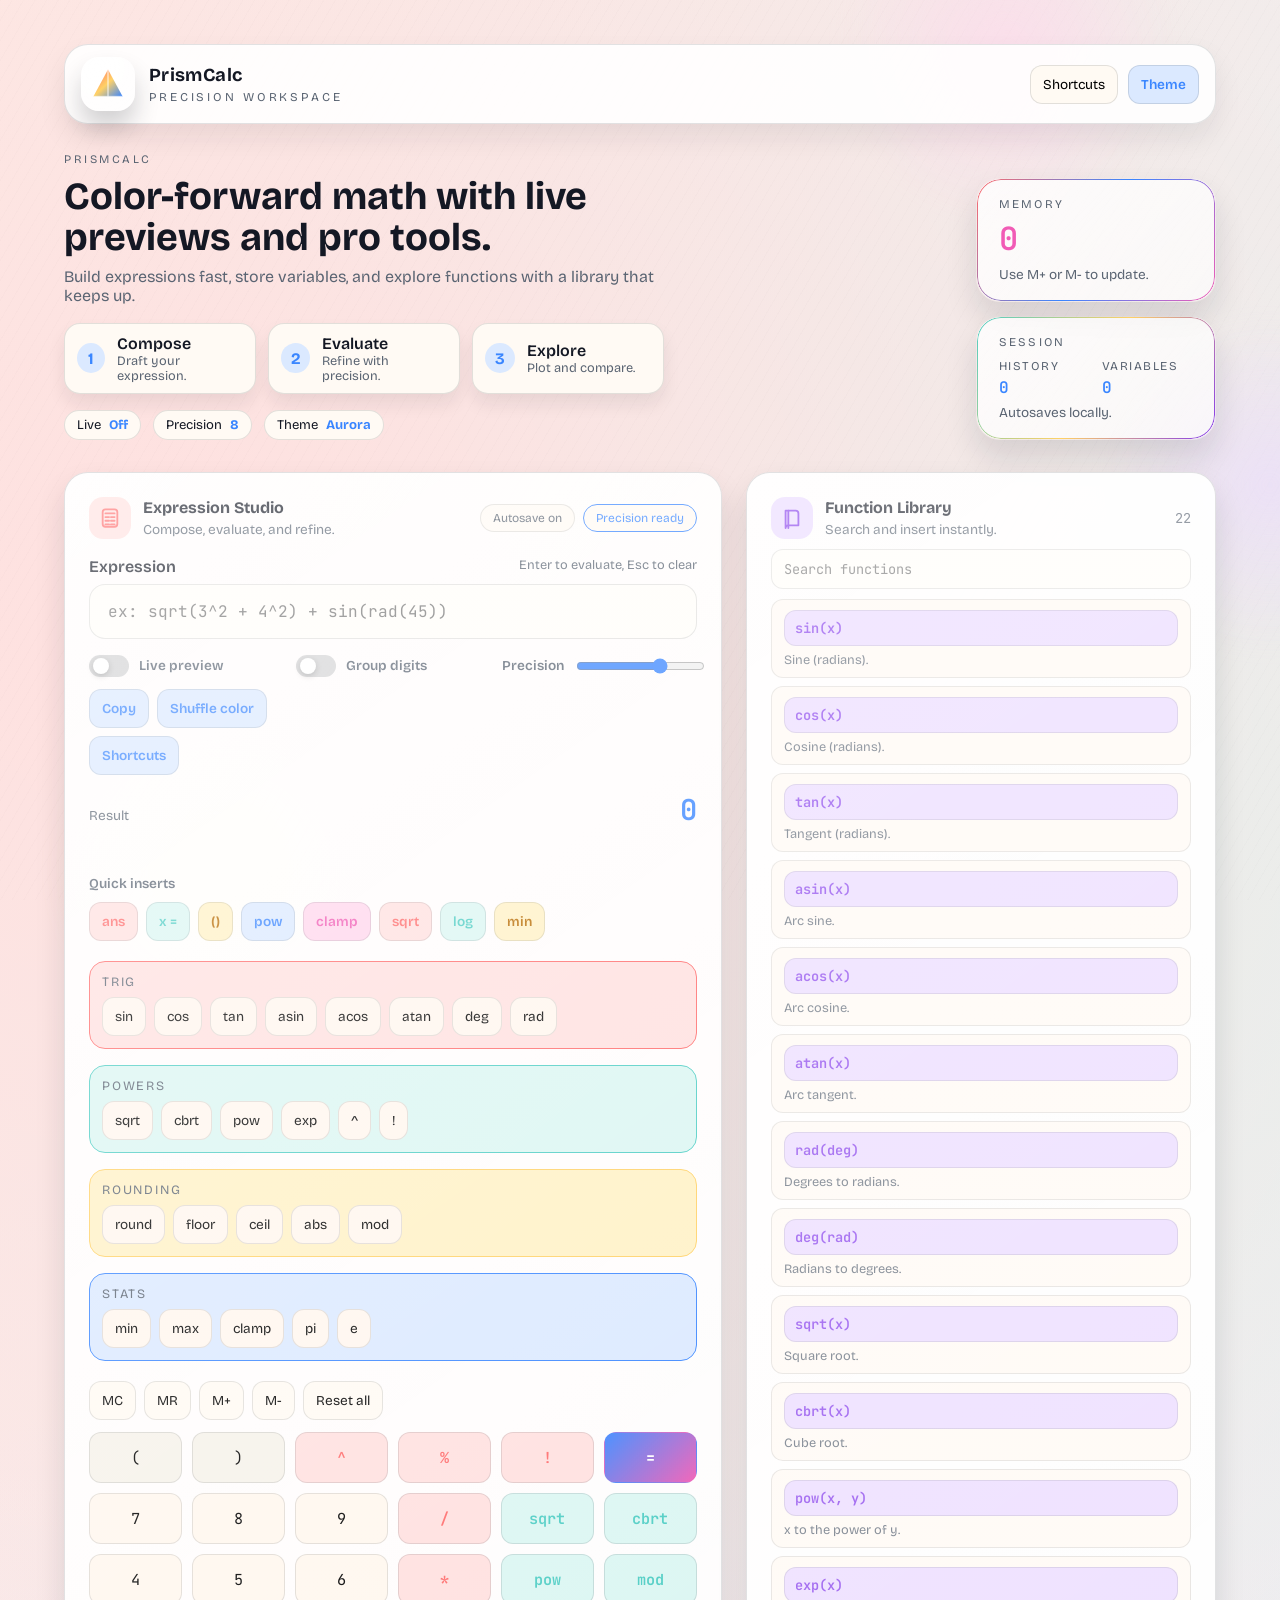
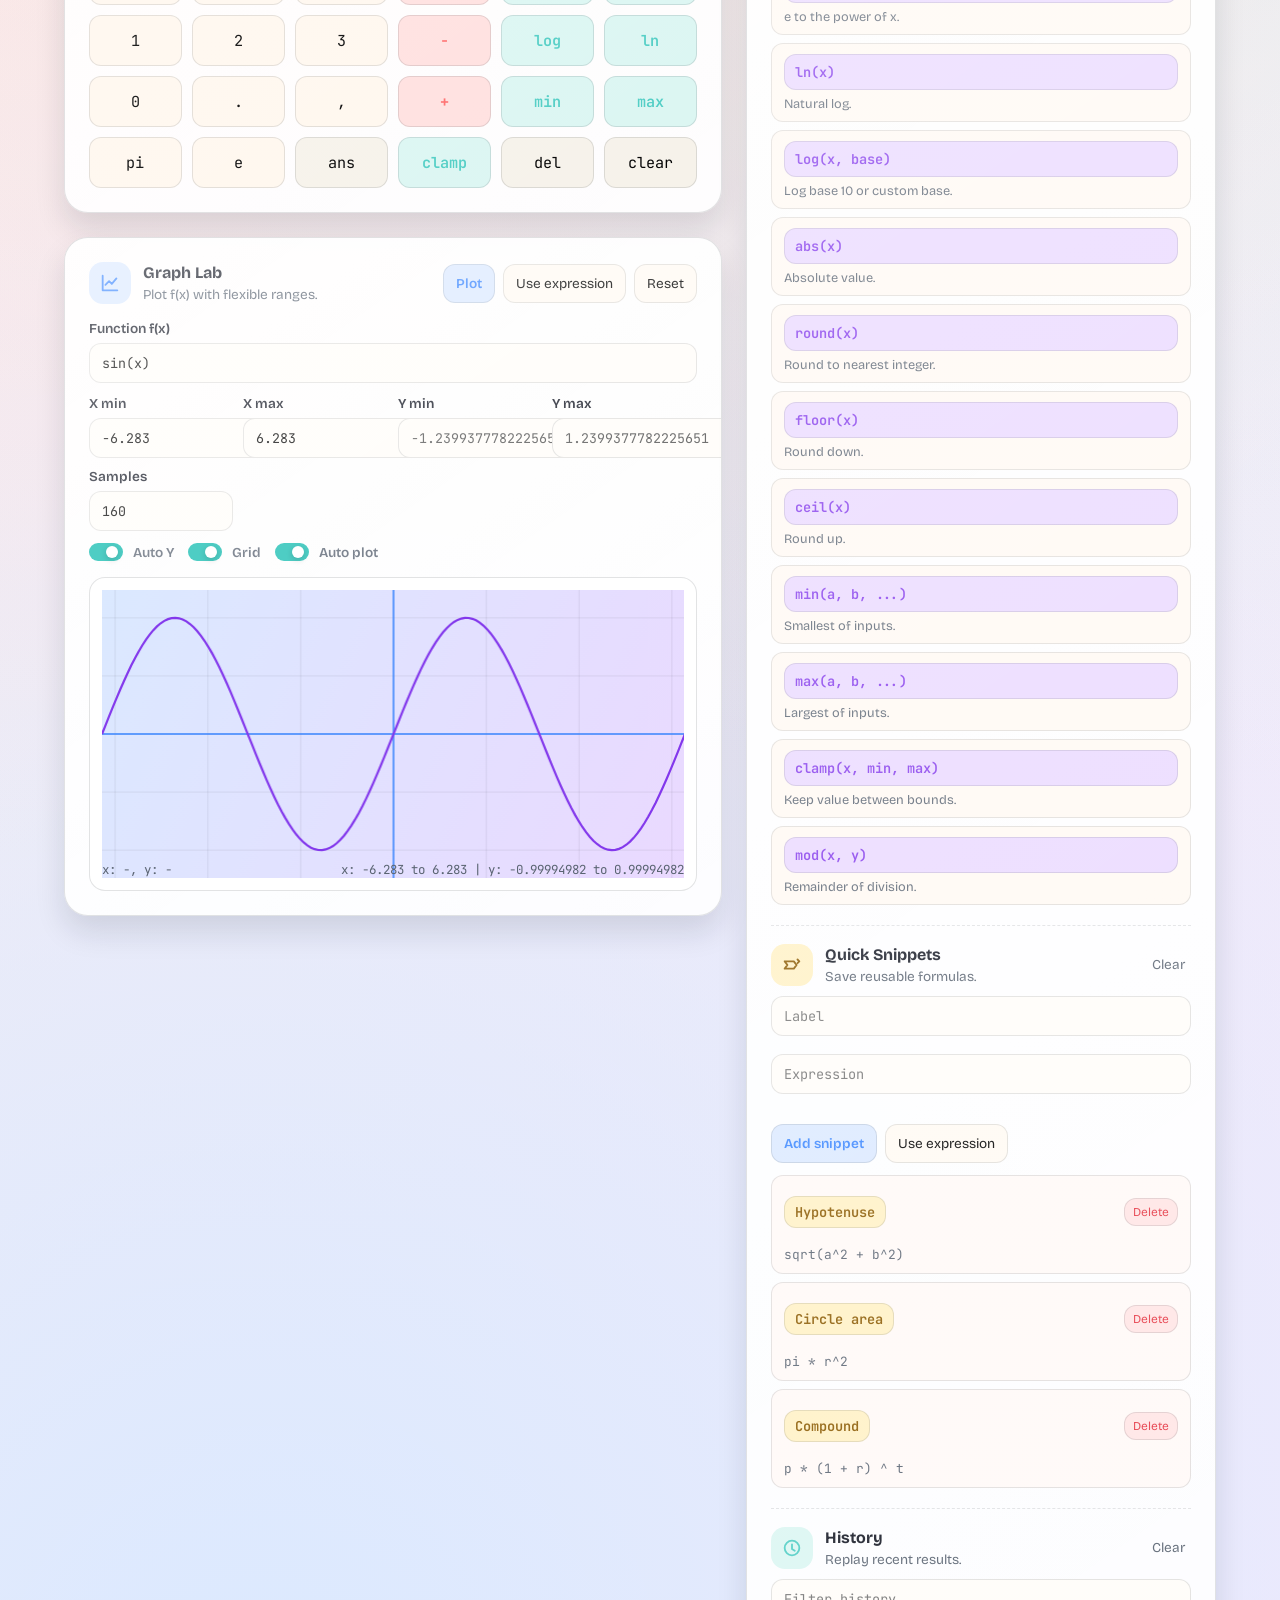
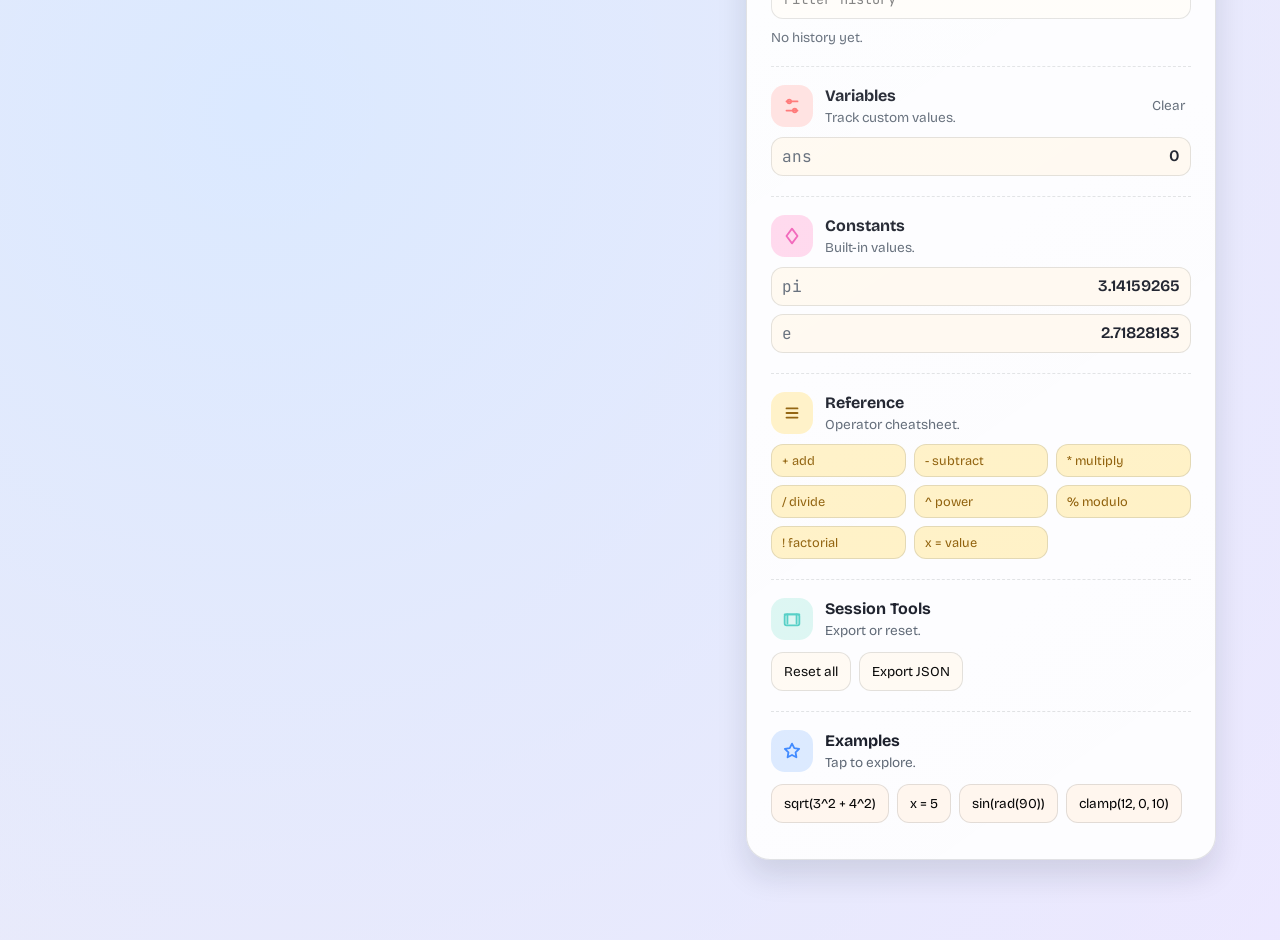
==== commit 72ea44ad: "change file location" ====
--- a/prismcalc/prismcalc.html
+++ b/prismcalc/prismcalc.html
@@ -4,7 +4,7 @@
     <meta charset="utf-8" />
     <meta name="viewport" content="width=device-width, initial-scale=1" />
     <title>PrismCalc</title>
-    <link rel="stylesheet" href="styles.css" />
+    <link rel="stylesheet" href="/prismcalc/prismcalc.css" />
   </head>
   <body>
     <div class="ambient">
@@ -886,6 +886,6 @@
       </div>
     </div>
 
-    <script src="practice.js" defer></script>
+    <script src="/prismcalc/prismcalc.js" defer></script>
   </body>
 </html>
--- a/prismcalc/prismcalc.css
+++ b/prismcalc/prismcalc.css
@@ -0,0 +1,1309 @@
+@import url("https://fonts.googleapis.com/css2?family=Bricolage+Grotesque:wght@400;600;700&family=JetBrains+Mono:wght@400;600&display=swap");
+
+:root {
+  --bg: #fff1e8;
+  --bg-2: #f4e8ff;
+  --panel: rgba(255, 255, 255, 0.9);
+  --panel-solid: #fffaf4;
+  --ink: #141824;
+  --muted: #5a6472;
+  --accent-a: #ff6b6b;
+  --accent-a-soft: #ffe0df;
+  --accent-b: #4ecdc4;
+  --accent-b-soft: #dbf6f2;
+  --accent-c: #ffd166;
+  --accent-c-soft: #fff1c5;
+  --accent-d: #3a86ff;
+  --accent-d-soft: #dbe9ff;
+  --accent-e: #f15bb5;
+  --accent-e-soft: #ffd6ec;
+  --accent-f: #8338ec;
+  --accent-f-soft: #ead9ff;
+  --border: rgba(20, 24, 36, 0.12);
+  --shadow: rgba(20, 26, 44, 0.12);
+  --chip: #fff7ee;
+  --warn: #f4a259;
+  --error: #e63946;
+  --radius-lg: 24px;
+  --radius-md: 16px;
+  --radius-sm: 12px;
+  --surface-1: rgba(255, 255, 255, 0.82);
+  --surface-2: rgba(255, 255, 255, 0.65);
+}
+
+* {
+  box-sizing: border-box;
+}
+
+body {
+  margin: 0;
+  font-family: "Bricolage Grotesque", sans-serif;
+  color: var(--ink);
+  min-height: 100vh;
+  background: radial-gradient(circle at 15% 15%, var(--accent-a-soft) 0%, transparent 50%),
+    radial-gradient(circle at 85% 20%, var(--accent-b-soft) 0%, transparent 45%),
+    radial-gradient(circle at 20% 80%, var(--accent-d-soft) 0%, transparent 55%),
+    linear-gradient(120deg, var(--bg), var(--bg-2));
+}
+
+body.no-scroll {
+  overflow: hidden;
+}
+
+body::before {
+  content: "";
+  position: fixed;
+  inset: 0;
+  background-image: repeating-linear-gradient(
+    120deg,
+    rgba(28, 28, 38, 0.04) 0,
+    rgba(28, 28, 38, 0.04) 1px,
+    transparent 1px,
+    transparent 10px
+  );
+  opacity: 0.32;
+  pointer-events: none;
+  z-index: 0;
+}
+
+.ambient {
+  position: fixed;
+  inset: 0;
+  pointer-events: none;
+  z-index: 0;
+}
+
+.orb {
+  position: absolute;
+  width: 340px;
+  height: 340px;
+  border-radius: 999px;
+  filter: blur(12px);
+  opacity: 0.6;
+  animation: float 12s ease-in-out infinite;
+}
+
+.orb-a {
+  top: -120px;
+  right: 8%;
+  background: radial-gradient(circle, var(--accent-e-soft), transparent 70%);
+}
+
+.orb-b {
+  bottom: -140px;
+  left: 4%;
+  background: radial-gradient(circle, var(--accent-c-soft), transparent 70%);
+  animation-delay: -4s;
+}
+
+.orb-c {
+  top: 35%;
+  right: -160px;
+  background: radial-gradient(circle, var(--accent-f-soft), transparent 70%);
+  animation-delay: -8s;
+}
+
+.app {
+  position: relative;
+  z-index: 1;
+  max-width: 1200px;
+  margin: 0 auto;
+  padding: 44px 24px 80px;
+}
+
+.hero {
+  display: flex;
+  flex-wrap: wrap;
+  gap: 32px;
+  align-items: flex-end;
+  justify-content: space-between;
+  margin-bottom: 32px;
+  animation: rise 0.9s ease both;
+}
+
+.hero-text {
+  max-width: 600px;
+}
+
+.eyebrow {
+  text-transform: uppercase;
+  letter-spacing: 0.22em;
+  font-size: 0.72rem;
+  color: var(--muted);
+  margin: 0 0 10px;
+}
+
+.hero h1 {
+  margin: 0 0 8px;
+  font-size: clamp(2rem, 3vw, 3.4rem);
+  line-height: 1.08;
+}
+
+.subtitle {
+  margin: 0;
+  color: var(--muted);
+}
+
+.meta-row {
+  display: flex;
+  flex-wrap: wrap;
+  gap: 12px;
+  margin-top: 16px;
+}
+
+.meta-pill {
+  display: inline-flex;
+  align-items: center;
+  gap: 8px;
+  padding: 6px 12px;
+  border-radius: 999px;
+  background: var(--panel-solid);
+  border: 1px solid var(--border);
+  font-size: 0.82rem;
+}
+
+.meta-pill strong {
+  color: var(--accent-d);
+  font-weight: 700;
+}
+
+.hero-stack {
+  display: grid;
+  gap: 14px;
+  min-width: 240px;
+}
+
+.hero-card {
+  padding: 18px 22px;
+  border-radius: var(--radius-lg);
+  background: linear-gradient(135deg, var(--surface-1), var(--surface-2));
+  border: 1px solid transparent;
+  background-clip: padding-box;
+  box-shadow: 0 18px 32px var(--shadow);
+  position: relative;
+  overflow: hidden;
+}
+
+.hero-card::after {
+  content: "";
+  position: absolute;
+  inset: 0;
+  border-radius: inherit;
+  padding: 1px;
+  background: linear-gradient(120deg, var(--accent-a), var(--accent-d), var(--accent-e));
+  mask: linear-gradient(#000 0 0) content-box, linear-gradient(#000 0 0);
+  mask-composite: exclude;
+  pointer-events: none;
+}
+
+.hero-card--stats::after {
+  background: linear-gradient(120deg, var(--accent-b), var(--accent-c), var(--accent-f));
+}
+
+.hero-label {
+  font-size: 0.74rem;
+  text-transform: uppercase;
+  letter-spacing: 0.18em;
+  color: var(--muted);
+}
+
+.hero-value {
+  font-family: "JetBrains Mono", monospace;
+  font-size: 2rem;
+  font-weight: 600;
+  color: var(--accent-e);
+  margin: 6px 0;
+}
+
+.hero-hint {
+  color: var(--muted);
+  font-size: 0.85rem;
+}
+
+.stat-row {
+  display: grid;
+  grid-template-columns: repeat(2, minmax(0, 1fr));
+  gap: 12px;
+  margin: 10px 0 6px;
+}
+
+.stat-block {
+  display: flex;
+  flex-direction: column;
+  gap: 4px;
+}
+
+.stat-title {
+  font-size: 0.75rem;
+  color: var(--muted);
+  text-transform: uppercase;
+  letter-spacing: 0.12em;
+}
+
+.stat-value {
+  font-family: "JetBrains Mono", monospace;
+  font-weight: 600;
+  color: var(--accent-d);
+}
+
+.workspace {
+  display: grid;
+  gap: 24px;
+  grid-template-columns: minmax(0, 1.4fr) minmax(0, 1fr);
+  align-items: start;
+}
+
+.main-stack {
+  display: grid;
+  gap: 24px;
+}
+
+.panel {
+  border-radius: var(--radius-lg);
+  background: var(--panel);
+  border: 1px solid var(--border);
+  box-shadow: 0 16px 30px var(--shadow);
+  padding: 24px;
+  position: relative;
+  overflow: hidden;
+  animation: rise 0.9s ease both;
+}
+
+.panel::before {
+  content: "";
+  position: absolute;
+  inset: 0;
+  background: linear-gradient(145deg, rgba(255, 255, 255, 0.4), transparent);
+  pointer-events: none;
+}
+
+.calc-panel {
+  animation-delay: 0.08s;
+}
+
+.graph-panel {
+  animation-delay: 0.12s;
+}
+
+.side-panel {
+  animation-delay: 0.16s;
+}
+
+.display label {
+  font-weight: 600;
+}
+
+.label-row {
+  display: flex;
+  justify-content: space-between;
+  gap: 12px;
+  margin-bottom: 8px;
+}
+
+.hint {
+  font-size: 0.8rem;
+  color: var(--muted);
+}
+
+input#expression {
+  width: 100%;
+  padding: 16px 18px;
+  border-radius: var(--radius-md);
+  border: 1px solid var(--border);
+  font-family: "JetBrains Mono", monospace;
+  font-size: 1rem;
+  background: #fffdf9;
+  outline: none;
+  transition: box-shadow 0.2s ease, border-color 0.2s ease;
+}
+
+input#expression:focus {
+  border-color: var(--accent-d);
+  box-shadow: 0 0 0 4px rgba(58, 134, 255, 0.2);
+}
+
+.toolbar {
+  display: grid;
+  gap: 12px;
+  grid-template-columns: repeat(auto-fit, minmax(170px, 1fr));
+  margin: 16px 0 8px;
+  align-items: center;
+}
+
+.toggle {
+  display: inline-flex;
+  align-items: center;
+  gap: 10px;
+  font-size: 0.85rem;
+  color: var(--muted);
+}
+
+.toggle input {
+  position: absolute;
+  opacity: 0;
+  pointer-events: none;
+}
+
+.toggle-track {
+  width: 40px;
+  height: 22px;
+  border-radius: 999px;
+  background: var(--border);
+  position: relative;
+  transition: background 0.2s ease;
+}
+
+.toggle-track::after {
+  content: "";
+  position: absolute;
+  top: 3px;
+  left: 4px;
+  width: 16px;
+  height: 16px;
+  border-radius: 999px;
+  background: #fff;
+  box-shadow: 0 2px 6px rgba(0, 0, 0, 0.15);
+  transition: transform 0.2s ease;
+}
+
+.toggle input:checked + .toggle-track {
+  background: var(--accent-b);
+}
+
+.toggle input:checked + .toggle-track::after {
+  transform: translateX(16px);
+}
+
+.toggle-text {
+  font-weight: 600;
+}
+
+.toggle.small .toggle-track {
+  width: 34px;
+  height: 18px;
+}
+
+.toggle.small .toggle-track::after {
+  width: 12px;
+  height: 12px;
+  top: 3px;
+  left: 3px;
+}
+
+.toggle.small input:checked + .toggle-track::after {
+  transform: translateX(14px);
+}
+
+.range {
+  display: flex;
+  align-items: center;
+  gap: 10px;
+  font-size: 0.85rem;
+  color: var(--muted);
+}
+
+.range input[type="range"] {
+  flex: 1;
+  accent-color: var(--accent-d);
+}
+
+.range-label {
+  font-weight: 600;
+}
+
+.range-value {
+  font-family: "JetBrains Mono", monospace;
+  min-width: 24px;
+  text-align: right;
+  color: var(--accent-d);
+}
+
+.toolbar-actions {
+  display: flex;
+  flex-wrap: wrap;
+  gap: 8px;
+}
+
+.result-row {
+  display: flex;
+  align-items: baseline;
+  justify-content: space-between;
+  margin-top: 16px;
+}
+
+.result-label {
+  font-size: 0.85rem;
+  color: var(--muted);
+}
+
+.result-value {
+  font-family: "JetBrains Mono", monospace;
+  font-size: 1.8rem;
+  font-weight: 600;
+  color: var(--accent-d);
+  transition: color 0.2s ease;
+}
+
+.result-value.flash {
+  animation: flash 0.4s ease;
+}
+
+.result-value[data-preview="true"] {
+  color: var(--accent-f);
+}
+
+.status {
+  margin-top: 10px;
+  font-size: 0.85rem;
+  min-height: 1.2em;
+  color: var(--muted);
+}
+
+.status[data-kind="error"] {
+  color: var(--error);
+}
+
+.status[data-kind="warn"] {
+  color: var(--warn);
+}
+
+.status[data-kind="ok"] {
+  color: var(--accent-b);
+}
+
+.builder {
+  margin-top: 18px;
+}
+
+.builder-label {
+  font-size: 0.85rem;
+  color: var(--muted);
+  font-weight: 600;
+}
+
+.builder-row {
+  display: flex;
+  flex-wrap: wrap;
+  gap: 8px;
+  margin-top: 10px;
+}
+
+.palette {
+  display: grid;
+  gap: 16px;
+  margin: 20px 0;
+}
+
+.palette-group {
+  background: var(--panel-solid);
+  border-radius: var(--radius-md);
+  padding: 12px;
+  border: 1px solid var(--border);
+}
+
+.palette-group[data-tone="a"] {
+  background: var(--accent-a-soft);
+  border-color: var(--accent-a);
+}
+
+.palette-group[data-tone="b"] {
+  background: var(--accent-b-soft);
+  border-color: var(--accent-b);
+}
+
+.palette-group[data-tone="c"] {
+  background: var(--accent-c-soft);
+  border-color: var(--accent-c);
+}
+
+.palette-group[data-tone="d"] {
+  background: var(--accent-d-soft);
+  border-color: var(--accent-d);
+}
+
+.palette-label {
+  font-size: 0.8rem;
+  text-transform: uppercase;
+  letter-spacing: 0.14em;
+  color: var(--muted);
+  margin-bottom: 8px;
+}
+
+.palette-chips {
+  display: flex;
+  flex-wrap: wrap;
+  gap: 8px;
+}
+
+.panel-subtitle {
+  margin: 4px 0 0;
+  color: var(--muted);
+  font-size: 0.85rem;
+}
+
+.graph-actions {
+  display: flex;
+  flex-wrap: wrap;
+  gap: 8px;
+}
+
+.graph-controls {
+  margin-top: 16px;
+  display: grid;
+  gap: 12px;
+}
+
+.field {
+  display: grid;
+  gap: 6px;
+  font-size: 0.85rem;
+  color: var(--muted);
+}
+
+.field span {
+  font-weight: 600;
+  color: var(--ink);
+}
+
+.field input {
+  padding: 10px 12px;
+  border-radius: var(--radius-sm);
+  border: 1px solid var(--border);
+  font-family: "JetBrains Mono", monospace;
+  background: #fffdf9;
+}
+
+.field-grid {
+  display: grid;
+  gap: 10px;
+  grid-template-columns: repeat(auto-fit, minmax(140px, 1fr));
+}
+
+.graph-toggles {
+  display: flex;
+  flex-wrap: wrap;
+  gap: 14px;
+  align-items: center;
+}
+
+.graph-canvas-wrap {
+  margin-top: 16px;
+  border-radius: var(--radius-md);
+  border: 1px solid var(--border);
+  background: #fff;
+  padding: 12px;
+  position: relative;
+  overflow: hidden;
+}
+
+.graph-canvas-wrap canvas {
+  width: 100%;
+  height: clamp(220px, 32vh, 360px);
+  display: block;
+}
+
+.graph-overlay {
+  position: absolute;
+  bottom: 12px;
+  left: 12px;
+  right: 12px;
+  display: flex;
+  justify-content: space-between;
+  gap: 12px;
+  font-family: "JetBrains Mono", monospace;
+  font-size: 0.78rem;
+  color: var(--muted);
+  pointer-events: none;
+}
+
+button {
+  font: inherit;
+  cursor: pointer;
+}
+
+.key,
+.chip {
+  border: 1px solid var(--border);
+  background: var(--chip);
+  padding: 10px 12px;
+  border-radius: var(--radius-sm);
+  transition: transform 0.15s ease, box-shadow 0.15s ease, background 0.2s ease;
+}
+
+.key {
+  padding: 14px 10px;
+  font-family: "JetBrains Mono", monospace;
+  font-size: 0.95rem;
+}
+
+.key.operator {
+  background: var(--accent-a-soft);
+  color: var(--accent-a);
+  font-weight: 600;
+}
+
+.key.fn {
+  background: var(--accent-b-soft);
+  color: var(--accent-b);
+  font-weight: 600;
+}
+
+.key.primary {
+  background: linear-gradient(135deg, var(--accent-d), var(--accent-e));
+  color: #fff;
+  border-color: transparent;
+  font-weight: 700;
+}
+
+.key.ghost {
+  background: #f6f2ea;
+}
+
+.chip {
+  font-size: 0.85rem;
+  background: #fff6ee;
+}
+
+.chip.ghost {
+  background: #fffaf3;
+}
+
+.chip.action {
+  background: var(--accent-d-soft);
+  color: var(--accent-d);
+  font-weight: 600;
+}
+
+.chip.tone-a {
+  background: var(--accent-a-soft);
+  color: var(--accent-a);
+  font-weight: 600;
+}
+
+.chip.tone-b {
+  background: var(--accent-b-soft);
+  color: var(--accent-b);
+  font-weight: 600;
+}
+
+.chip.tone-c {
+  background: var(--accent-c-soft);
+  color: #b86b00;
+  font-weight: 600;
+}
+
+.chip.tone-d {
+  background: var(--accent-d-soft);
+  color: var(--accent-d);
+  font-weight: 600;
+}
+
+.chip.tone-e {
+  background: var(--accent-e-soft);
+  color: var(--accent-e);
+  font-weight: 600;
+}
+
+.ghost-text {
+  background: transparent;
+  border: none;
+  color: var(--muted);
+  font-size: 0.85rem;
+}
+
+.key:hover,
+.chip:hover,
+.ghost-text:hover {
+  transform: translateY(-1px);
+  box-shadow: 0 8px 16px rgba(15, 23, 28, 0.12);
+}
+
+.key:active,
+.chip:active {
+  transform: translateY(1px);
+}
+
+.memory-row,
+.example-row,
+.tool-row,
+.snippet-actions {
+  display: flex;
+  flex-wrap: wrap;
+  gap: 8px;
+  margin: 12px 0;
+}
+
+.keypad {
+  display: grid;
+  grid-template-columns: repeat(6, minmax(0, 1fr));
+  gap: 10px;
+}
+
+.panel-block + .panel-block {
+  margin-top: 20px;
+  padding-top: 18px;
+  border-top: 1px dashed var(--border);
+}
+
+.panel-header {
+  display: flex;
+  justify-content: space-between;
+  align-items: baseline;
+  margin-bottom: 10px;
+  gap: 12px;
+}
+
+.panel h2 {
+  margin: 0;
+  font-size: 1rem;
+}
+
+.panel-count {
+  font-family: "JetBrains Mono", monospace;
+  font-size: 0.85rem;
+  color: var(--muted);
+}
+
+.search-input {
+  width: 100%;
+  padding: 10px 12px;
+  border-radius: var(--radius-sm);
+  border: 1px solid var(--border);
+  font-family: "JetBrains Mono", monospace;
+  font-size: 0.85rem;
+  background: #fffdf9;
+  margin-bottom: 10px;
+}
+
+.snippet-form {
+  display: grid;
+  gap: 8px;
+}
+
+.list,
+.library-list {
+  list-style: none;
+  padding: 0;
+  margin: 0;
+  display: grid;
+  gap: 8px;
+}
+
+.list .empty {
+  color: var(--muted);
+  font-size: 0.85rem;
+}
+
+.history-item {
+  width: 100%;
+  text-align: left;
+  padding: 10px 12px;
+  border-radius: var(--radius-sm);
+  border: 1px solid var(--border);
+  background: #fff9f0;
+  font-family: "JetBrains Mono", monospace;
+  font-size: 0.85rem;
+  color: var(--ink);
+}
+
+.library-item {
+  display: grid;
+  gap: 6px;
+  padding: 10px 12px;
+  border-radius: var(--radius-sm);
+  border: 1px solid var(--border);
+  background: #fff9f3;
+}
+
+.library-button {
+  display: inline-flex;
+  align-items: center;
+  gap: 8px;
+  padding: 8px 10px;
+  border-radius: var(--radius-sm);
+  border: 1px solid var(--border);
+  background: var(--accent-f-soft);
+  color: var(--accent-f);
+  font-family: "JetBrains Mono", monospace;
+  font-size: 0.85rem;
+  font-weight: 600;
+  text-align: left;
+}
+
+.library-desc {
+  margin: 0;
+  font-size: 0.8rem;
+  color: var(--muted);
+}
+
+.snippet-item {
+  display: grid;
+  gap: 8px;
+  padding: 10px 12px;
+  border-radius: var(--radius-sm);
+  border: 1px solid var(--border);
+  background: #fff9f7;
+}
+
+.snippet-header {
+  display: flex;
+  justify-content: space-between;
+  gap: 8px;
+  align-items: center;
+}
+
+.snippet-insert {
+  border: 1px solid var(--border);
+  background: var(--accent-c-soft);
+  color: #8b5a00;
+  font-family: "JetBrains Mono", monospace;
+  font-size: 0.85rem;
+  font-weight: 600;
+  padding: 6px 10px;
+  border-radius: var(--radius-sm);
+}
+
+.snippet-delete {
+  border: 1px solid var(--border);
+  background: #ffe5e5;
+  color: var(--error);
+  font-size: 0.75rem;
+  padding: 6px 8px;
+  border-radius: var(--radius-sm);
+}
+
+.snippet-value {
+  font-family: "JetBrains Mono", monospace;
+  font-size: 0.8rem;
+  color: var(--muted);
+}
+
+.var-item {
+  display: flex;
+  justify-content: space-between;
+  gap: 12px;
+  padding: 8px 10px;
+  border-radius: var(--radius-sm);
+  background: #fff9f0;
+  border: 1px solid var(--border);
+}
+
+.var-key {
+  font-family: "JetBrains Mono", monospace;
+  color: var(--muted);
+}
+
+.var-value {
+  font-weight: 600;
+}
+
+.reference-grid {
+  display: grid;
+  grid-template-columns: repeat(auto-fit, minmax(120px, 1fr));
+  gap: 8px;
+}
+
+.reference-pill {
+  padding: 8px 10px;
+  border-radius: var(--radius-sm);
+  border: 1px solid var(--border);
+  background: var(--accent-c-soft);
+  font-size: 0.8rem;
+  color: #8b5a00;
+}
+
+.overlay {
+  position: fixed;
+  inset: 0;
+  background: rgba(16, 18, 24, 0.45);
+  display: flex;
+  align-items: center;
+  justify-content: center;
+  padding: 24px;
+  opacity: 0;
+  pointer-events: none;
+  transition: opacity 0.2s ease;
+  z-index: 10;
+}
+
+.overlay.is-open {
+  opacity: 1;
+  pointer-events: auto;
+}
+
+.overlay-card {
+  background: var(--panel-solid);
+  border-radius: var(--radius-lg);
+  border: 1px solid var(--border);
+  box-shadow: 0 20px 40px rgba(0, 0, 0, 0.2);
+  padding: 24px;
+  width: min(560px, 92vw);
+}
+
+.overlay-header {
+  display: flex;
+  justify-content: space-between;
+  align-items: center;
+  gap: 12px;
+  margin-bottom: 16px;
+}
+
+.shortcut-list {
+  list-style: none;
+  padding: 0;
+  margin: 0;
+  display: grid;
+  gap: 10px;
+}
+
+.shortcut-list li {
+  display: grid;
+  grid-template-columns: minmax(160px, 1fr) minmax(0, 1.2fr);
+  gap: 12px;
+  align-items: center;
+}
+
+.shortcut-key {
+  font-family: "JetBrains Mono", monospace;
+  padding: 6px 10px;
+  border-radius: var(--radius-sm);
+  border: 1px solid var(--border);
+  background: var(--accent-d-soft);
+  color: var(--accent-d);
+  font-size: 0.8rem;
+}
+
+.overlay-hint {
+  margin-top: 16px;
+  font-size: 0.85rem;
+  color: var(--muted);
+}
+
+@keyframes rise {
+  from {
+    opacity: 0;
+    transform: translateY(16px);
+  }
+  to {
+    opacity: 1;
+    transform: translateY(0);
+  }
+}
+
+@keyframes flash {
+  0% {
+    transform: translateY(0);
+  }
+  50% {
+    transform: translateY(-3px);
+  }
+  100% {
+    transform: translateY(0);
+  }
+}
+
+@keyframes float {
+  0%,
+  100% {
+    transform: translateY(0);
+  }
+  50% {
+    transform: translateY(18px);
+  }
+}
+
+@media (max-width: 1100px) {
+  .workspace {
+    grid-template-columns: 1fr;
+  }
+}
+
+@media (max-width: 800px) {
+  .hero {
+    flex-direction: column;
+    align-items: flex-start;
+  }
+
+  .keypad {
+    grid-template-columns: repeat(4, minmax(0, 1fr));
+  }
+}
+
+@media (prefers-reduced-motion: reduce) {
+  * {
+    animation-duration: 0.001ms !important;
+    animation-iteration-count: 1 !important;
+    transition-duration: 0.001ms !important;
+  }
+}
+
+.topbar {
+  display: flex;
+  align-items: center;
+  justify-content: space-between;
+  gap: 16px;
+  margin-bottom: 28px;
+  padding: 12px 16px;
+  border-radius: var(--radius-lg);
+  background: var(--panel);
+  border: 1px solid var(--border);
+  box-shadow: 0 14px 28px rgba(20, 26, 44, 0.08);
+}
+
+.brand {
+  display: flex;
+  align-items: center;
+  gap: 14px;
+}
+
+.logo-mark {
+  width: 54px;
+  height: 54px;
+  border-radius: 18px;
+  position: relative;
+  display: inline-flex;
+  align-items: center;
+  justify-content: center;
+  background: radial-gradient(circle at 30% 20%, rgba(255, 255, 255, 0.9), rgba(255, 255, 255, 0.4));
+  box-shadow: 0 16px 24px rgba(31, 33, 40, 0.2);
+  transition: transform 0.2s ease, box-shadow 0.2s ease;
+}
+
+.logo-mark::after {
+  content: "";
+  position: absolute;
+  width: 70px;
+  height: 70px;
+  border-radius: 24px;
+  background: radial-gradient(circle, rgba(255, 214, 236, 0.5), transparent 70%);
+  opacity: 0;
+  transition: opacity 0.2s ease;
+  z-index: -1;
+}
+
+.logo-mark:hover {
+  transform: translateY(-2px) rotate(-1deg);
+  box-shadow: 0 20px 30px rgba(31, 33, 40, 0.24);
+}
+
+.logo-mark:hover::after {
+  opacity: 1;
+}
+
+.logo-mark svg {
+  width: 36px;
+  height: 36px;
+}
+
+.brand-text {
+  display: flex;
+  flex-direction: column;
+  gap: 4px;
+}
+
+.brand-name {
+  font-weight: 700;
+  font-size: 1.15rem;
+  letter-spacing: 0.02em;
+}
+
+.brand-tag {
+  font-size: 0.75rem;
+  letter-spacing: 0.24em;
+  text-transform: uppercase;
+  color: var(--muted);
+}
+
+.topbar-actions {
+  display: flex;
+  gap: 10px;
+  flex-wrap: wrap;
+}
+
+.sequence {
+  display: grid;
+  grid-template-columns: repeat(auto-fit, minmax(170px, 1fr));
+  gap: 12px;
+  margin: 18px 0 6px;
+}
+
+.sequence-step {
+  display: flex;
+  align-items: center;
+  gap: 12px;
+  padding: 10px 12px;
+  border-radius: var(--radius-md);
+  background: var(--panel-solid);
+  border: 1px solid var(--border);
+  box-shadow: 0 10px 18px rgba(28, 28, 38, 0.08);
+  transition: transform 0.2s ease, box-shadow 0.2s ease;
+}
+
+.sequence-step:hover {
+  transform: translateY(-2px);
+  box-shadow: 0 14px 24px rgba(28, 28, 38, 0.12);
+}
+
+.sequence-index {
+  width: 30px;
+  height: 30px;
+  border-radius: 50%;
+  display: inline-flex;
+  align-items: center;
+  justify-content: center;
+  font-weight: 700;
+  background: var(--accent-d-soft);
+  color: var(--accent-d);
+}
+
+.sequence-title {
+  font-weight: 600;
+}
+
+.sequence-desc {
+  font-size: 0.8rem;
+  color: var(--muted);
+}
+
+.panel-title-row {
+  display: flex;
+  align-items: center;
+  justify-content: space-between;
+  gap: 16px;
+  margin-bottom: 18px;
+}
+
+.panel-title {
+  display: flex;
+  align-items: center;
+  gap: 12px;
+}
+
+.panel-title-actions {
+  display: flex;
+  flex-wrap: wrap;
+  gap: 8px;
+}
+
+.panel-icon {
+  width: 42px;
+  height: 42px;
+  border-radius: 14px;
+  display: inline-flex;
+  align-items: center;
+  justify-content: center;
+  background: var(--accent-d-soft);
+  color: var(--accent-d);
+  border: 1px solid transparent;
+}
+
+.panel-icon svg {
+  width: 22px;
+  height: 22px;
+  stroke: currentColor;
+  fill: none;
+  stroke-width: 2;
+  stroke-linecap: round;
+  stroke-linejoin: round;
+}
+
+.panel-icon--calc {
+  background: var(--accent-a-soft);
+  color: var(--accent-a);
+}
+
+.panel-icon--graph {
+  background: var(--accent-d-soft);
+  color: var(--accent-d);
+}
+
+.panel-icon--library {
+  background: var(--accent-f-soft);
+  color: var(--accent-f);
+}
+
+.panel-icon--snippets {
+  background: var(--accent-c-soft);
+  color: #8b5a00;
+}
+
+.panel-icon--history {
+  background: var(--accent-b-soft);
+  color: var(--accent-b);
+}
+
+.panel-icon--vars {
+  background: var(--accent-a-soft);
+  color: var(--accent-a);
+}
+
+.panel-icon--const {
+  background: var(--accent-e-soft);
+  color: var(--accent-e);
+}
+
+.panel-icon--ref {
+  background: var(--accent-c-soft);
+  color: #8b5a00;
+}
+
+.panel-icon--tools {
+  background: var(--accent-b-soft);
+  color: var(--accent-b);
+}
+
+.panel-icon--examples {
+  background: var(--accent-d-soft);
+  color: var(--accent-d);
+}
+
+.status-pill {
+  font-size: 0.75rem;
+  padding: 6px 12px;
+  border-radius: 999px;
+  border: 1px solid var(--border);
+  background: var(--panel-solid);
+  color: var(--muted);
+}
+
+.status-pill--accent {
+  color: var(--accent-d);
+  border-color: var(--accent-d);
+}
+
+.panel-subtitle {
+  margin: 4px 0 0;
+  color: var(--muted);
+  font-size: 0.85rem;
+}
+
+.panel {
+  transition: transform 0.2s ease, box-shadow 0.2s ease;
+}
+
+.panel-header {
+  align-items: center;
+}
+
+.panel:hover {
+  transform: translateY(-2px);
+  box-shadow: 0 22px 36px rgba(15, 23, 28, 0.14);
+}
+
+button:focus-visible,
+input:focus-visible {
+  outline: 2px solid var(--accent-d);
+  outline-offset: 2px;
+}
+
+@media (max-width: 900px) {
+  .topbar {
+    flex-direction: column;
+    align-items: flex-start;
+  }
+
+  .panel-title-row {
+    flex-direction: column;
+    align-items: flex-start;
+  }
+}
